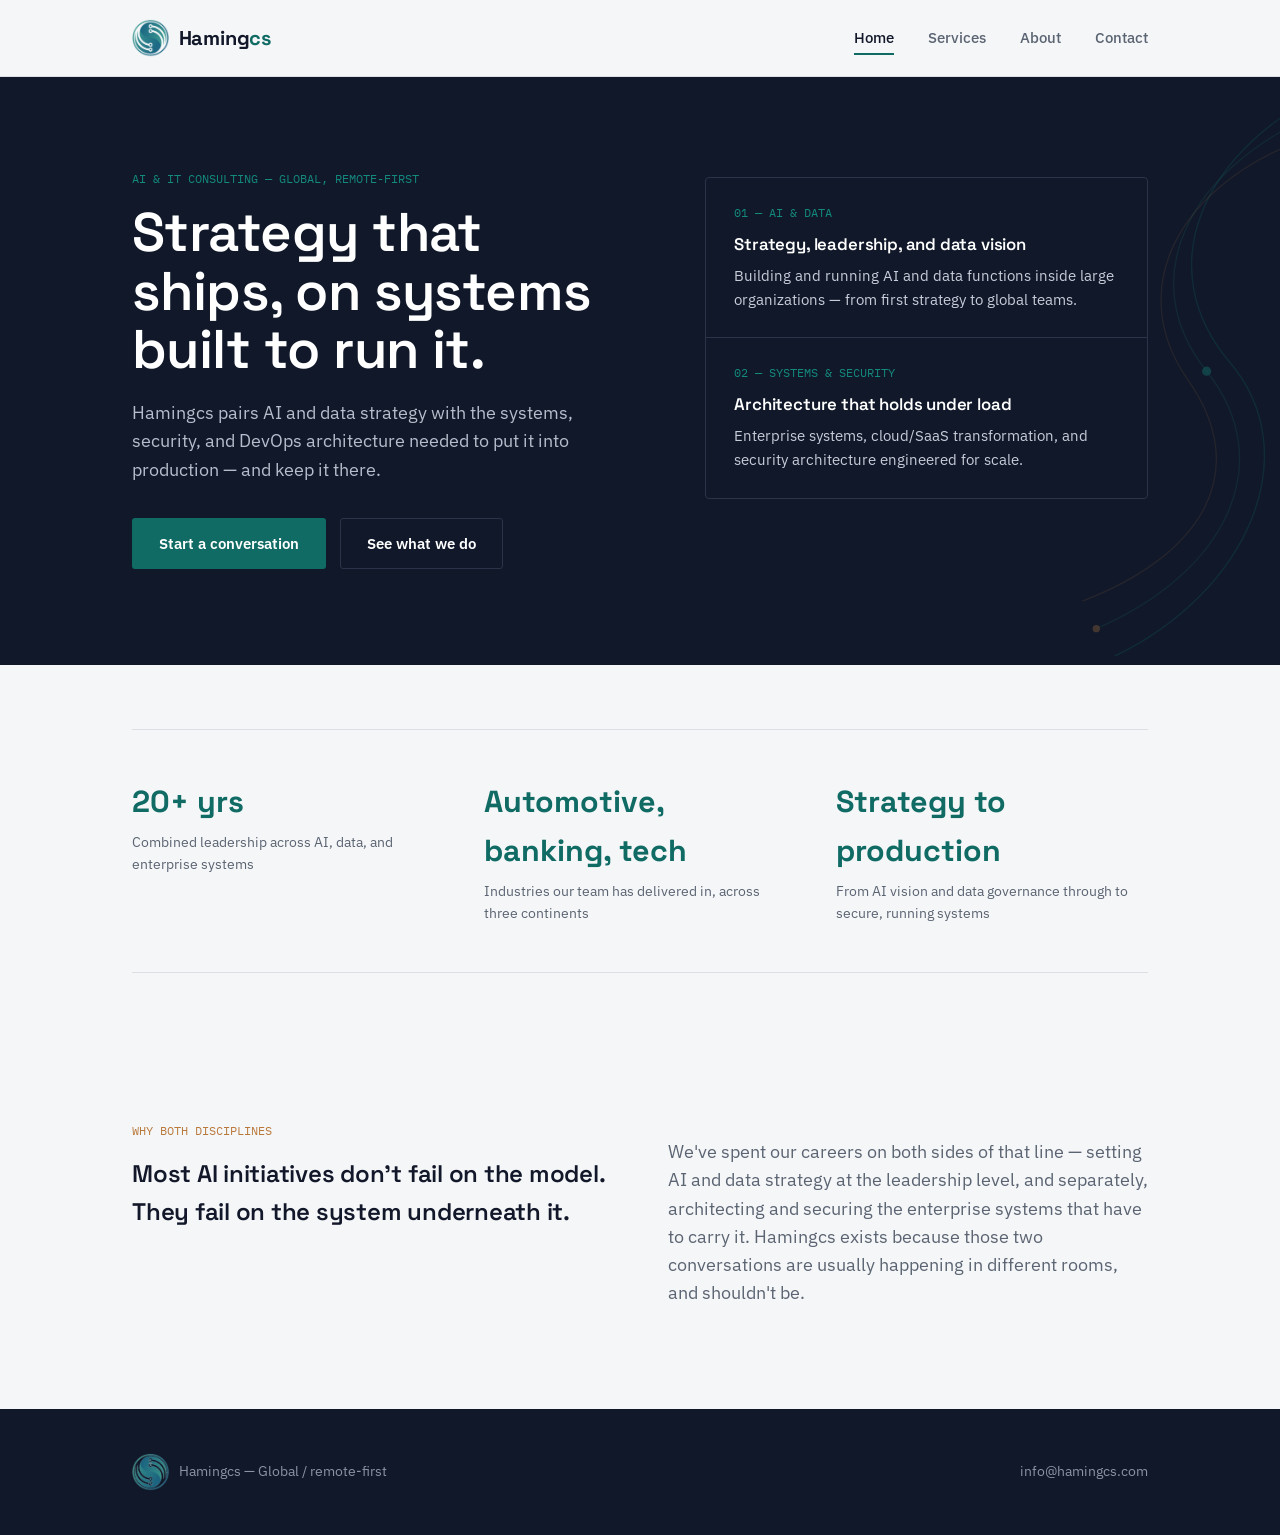
==== index.html @ 505f67b5 "initial website for hamingcs" ====
<!DOCTYPE html>
<html lang="en">
<head>
<meta charset="UTF-8">
<meta name="viewport" content="width=device-width, initial-scale=1.0">
<title>Hamingcs — AI & IT Consulting</title>
<link rel="stylesheet" href="styles.css">
</head>
<body>

<nav class="site-nav">
  <div class="wrap">
    <a href="index.html" class="logo-mark">
      <img src="logo-icon.png" alt="Hamingcs logo">
      <span class="wordmark">Haming<span>cs</span></span>
    </a>
    <ul class="nav-links">
      <li><a href="index.html" aria-current="page">Home</a></li>
      <li><a href="services.html">Services</a></li>
      <li><a href="about.html">About</a></li>
      <li><a href="contact.html">Contact</a></li>
    </ul>
  </div>
</nav>

<header class="hero">
  <svg class="hero-bg-svg" viewBox="0 0 420 640" fill="none" xmlns="http://www.w3.org/2000/svg" aria-hidden="true">
    <path d="M 460 40 C 320 100, 260 220, 340 320 C 420 420, 360 540, 220 600" stroke="#1C4F49" stroke-width="1.5" opacity="0.6"/>
    <path d="M 480 10 C 330 80, 280 210, 365 310 C 450 410, 385 560, 240 630" stroke="#148A7D" stroke-width="1.5" opacity="0.35"/>
    <path d="M 440 70 C 310 120, 250 230, 320 330 C 390 430, 335 520, 205 570" stroke="#B9793C" stroke-width="1.5" opacity="0.25"/>
    <circle cx="340" cy="320" r="5" fill="#148A7D" opacity="0.7"/>
    <circle cx="220" cy="600" r="4" fill="#B9793C" opacity="0.6"/>
    <circle cx="460" cy="40" r="4" fill="#148A7D" opacity="0.5"/>
  </svg>
  <div class="wrap split">
    <div>
      <p class="eyebrow">AI &amp; IT CONSULTING — GLOBAL, REMOTE-FIRST</p>
      <h1>Strategy that ships, on systems built to run it.</h1>
      <p class="lede">Hamingcs pairs AI and data strategy with the systems, security, and DevOps architecture needed to put it into production — and keep it there.</p>
      <div class="hero-actions">
        <a href="contact.html" class="btn btn-primary">Start a conversation</a>
        <a href="services.html" class="btn btn-ghost">See what we do</a>
      </div>
    </div>
    <div class="pillar-pair">
      <div class="pillar">
        <p class="pillar-label">01 — AI &amp; DATA</p>
        <h3>Strategy, leadership, and data vision</h3>
        <p>Building and running AI and data functions inside large organizations — from first strategy to global teams.</p>
      </div>
      <div class="pillar">
        <p class="pillar-label">02 — SYSTEMS &amp; SECURITY</p>
        <h3>Architecture that holds under load</h3>
        <p>Enterprise systems, cloud/SaaS transformation, and security architecture engineered for scale.</p>
      </div>
    </div>
  </div>
</header>

<section class="block tight">
  <div class="wrap">
    <div class="stat-row">
      <div>
        <div class="stat-num">20+ yrs</div>
        <div class="stat-label">Combined leadership across AI, data, and enterprise systems</div>
      </div>
      <div>
        <div class="stat-num">Automotive, banking, tech</div>
        <div class="stat-label">Industries our team has delivered in, across three continents</div>
      </div>
      <div>
        <div class="stat-num">Strategy to production</div>
        <div class="stat-label">From AI vision and data governance through to secure, running systems</div>
      </div>
    </div>
  </div>
</section>

<section class="block">
  <div class="wrap two-col">
    <div>
      <p class="eyebrow">WHY BOTH DISCIPLINES</p>
      <h2>Most AI initiatives don't fail on the model. They fail on the system underneath it.</h2>
    </div>
    <div>
      <p class="lede" style="max-width: 60ch;">We've spent our careers on both sides of that line — setting AI and data strategy at the leadership level, and separately, architecting and securing the enterprise systems that have to carry it. Hamingcs exists because those two conversations are usually happening in different rooms, and shouldn't be.</p>
    </div>
  </div>
</section>

<footer class="site-footer">
  <div class="wrap">
    <span class="logo-mark">
      <img src="logo-icon.png" alt="Hamingcs logo" class="footer-logo">
      <span>Hamingcs — Global / remote-first</span>
    </span>
    <span>info@hamingcs.com</span>
  </div>
</footer>

</body>
</html>
---- styles.css ----
/* Hamingcs — shared styles */

@import url('https://fonts.googleapis.com/css2?family=Space+Grotesk:wght@500;600;700&family=IBM+Plex+Sans:wght@400;500;600&family=IBM+Plex+Mono:wght@400;500&display=swap');

:root {
  --bg: #F5F6F8;
  --bg-deep: #10182A;
  --ink: #12182A;
  --ink-soft: #232B3D;
  --slate: #5B6472;
  --slate-light: #8B93A3;
  --teal: #0F6B63;
  --teal-bright: #148A7D;
  --copper: #B9793C;
  --hairline: #DBDEE4;
  --hairline-dark: #2A3348;
  --white: #FFFFFF;
  --max-w: 1080px;
}

* { box-sizing: border-box; }

html { scroll-behavior: smooth; }

body {
  margin: 0;
  background: var(--bg);
  color: var(--ink);
  font-family: 'IBM Plex Sans', -apple-system, sans-serif;
  line-height: 1.6;
  -webkit-font-smoothing: antialiased;
}

::selection { background: var(--teal); color: #fff; }

a { color: inherit; text-decoration: none; }

.wrap {
  max-width: var(--max-w);
  margin: 0 auto;
  padding: 0 32px;
}

/* ---------- Nav ---------- */

.site-nav {
  position: sticky;
  top: 0;
  z-index: 20;
  background: rgba(245, 246, 248, 0.92);
  backdrop-filter: blur(8px);
  border-bottom: 1px solid var(--hairline);
}

.site-nav .wrap {
  display: flex;
  align-items: center;
  justify-content: space-between;
  height: 76px;
}

.logo-mark {
  display: flex;
  align-items: center;
  gap: 10px;
}

.logo-mark img {
  height: 38px;
  width: auto;
  display: block;
}

.wordmark {
  font-family: 'Space Grotesk', sans-serif;
  font-weight: 700;
  font-size: 1.25rem;
  letter-spacing: -0.01em;
  color: var(--ink);
}

.wordmark span { color: var(--teal); }

.footer-logo {
  height: 30px;
  width: auto;
  display: block;
  opacity: 0.95;
}

.nav-links {
  display: flex;
  gap: 34px;
  list-style: none;
  margin: 0;
  padding: 0;
  font-size: 0.92rem;
  font-weight: 500;
}

.nav-links a {
  color: var(--slate);
  padding: 6px 0;
  border-bottom: 2px solid transparent;
  transition: color 0.15s ease, border-color 0.15s ease;
}

.nav-links a:hover,
.nav-links a[aria-current="page"] {
  color: var(--ink);
  border-bottom-color: var(--teal);
}

/* ---------- Buttons ---------- */

.btn {
  display: inline-flex;
  align-items: center;
  gap: 8px;
  padding: 13px 26px;
  border-radius: 3px;
  font-weight: 600;
  font-size: 0.93rem;
  border: 1px solid transparent;
  cursor: pointer;
}

.btn-primary {
  background: var(--teal);
  color: #fff;
}
.btn-primary:hover { background: var(--teal-bright); }

.btn-ghost {
  background: transparent;
  border-color: var(--hairline-dark);
  color: var(--white);
}
.btn-ghost:hover { border-color: var(--teal-bright); color: var(--teal-bright); }

.btn-outline {
  background: transparent;
  border-color: var(--hairline);
  color: var(--ink);
}
.btn-outline:hover { border-color: var(--teal); color: var(--teal); }

/* ---------- Typography ---------- */

h1, h2, h3 {
  font-family: 'Space Grotesk', sans-serif;
  font-weight: 600;
  letter-spacing: -0.01em;
  margin: 0;
  color: var(--ink);
}

.eyebrow {
  font-family: 'IBM Plex Mono', monospace;
  font-size: 0.78rem;
  color: var(--copper);
  margin: 0 0 14px;
}

.lede {
  font-size: 1.1rem;
  color: var(--slate);
  max-width: 56ch;
}

/* ---------- Hero (dark) ---------- */

.hero {
  background: var(--bg-deep);
  color: var(--white);
  padding: 92px 0 96px;
}

.hero .eyebrow { color: var(--teal-bright); }

.hero h1 {
  color: var(--white);
  font-size: clamp(2.3rem, 4.6vw, 3.4rem);
  max-width: 15ch;
  line-height: 1.08;
}

.hero .lede { color: #B7BDCB; margin-top: 20px; }

.hero-actions { display: flex; gap: 14px; margin-top: 34px; flex-wrap: wrap; }

.split {
  display: grid;
  grid-template-columns: 1.15fr 1fr;
  gap: 64px;
  align-items: start;
}

.pillar-pair {
  display: flex;
  flex-direction: column;
  border: 1px solid var(--hairline-dark);
  border-radius: 4px;
  overflow: hidden;
  margin-top: 8px;
}

.pillar {
  padding: 26px 28px;
}

.pillar + .pillar { border-top: 1px solid var(--hairline-dark); }

.pillar .pillar-label {
  font-family: 'IBM Plex Mono', monospace;
  font-size: 0.74rem;
  color: var(--teal-bright);
  margin-bottom: 8px;
}

.pillar p {
  margin: 0;
  color: #C7CCD8;
  font-size: 0.93rem;
}

.pillar h3 {
  color: var(--white);
  font-size: 1.05rem;
  margin-bottom: 6px;
}

/* ---------- Sections (light) ---------- */

section.block {
  padding: 84px 0;
}

section.block.tight { padding: 64px 0; }

.rule {
  border: none;
  border-top: 1px solid var(--hairline);
  margin: 0;
}

.two-col {
  display: grid;
  grid-template-columns: 1fr 1fr;
  gap: 56px;
}

.stat-row {
  display: grid;
  grid-template-columns: repeat(3, 1fr);
  gap: 40px;
  padding: 48px 0;
  border-top: 1px solid var(--hairline);
  border-bottom: 1px solid var(--hairline);
}

.stat-num {
  font-family: 'Space Grotesk', sans-serif;
  font-size: 1.9rem;
  font-weight: 700;
  color: var(--teal);
}

.stat-label {
  font-size: 0.86rem;
  color: var(--slate);
  margin-top: 4px;
}

/* ---------- Service groups ---------- */

.service-group { margin-bottom: 56px; }
.service-group:last-child { margin-bottom: 0; }

.service-group-head {
  display: flex;
  align-items: baseline;
  gap: 14px;
  margin-bottom: 24px;
}

.service-group-head h2 { font-size: 1.4rem; }

.service-group-head .eyebrow { margin: 0; }

.service-item {
  padding: 22px 0;
  border-top: 1px solid var(--hairline);
  display: grid;
  grid-template-columns: 220px 1fr;
  gap: 24px;
}

.service-item:last-child { border-bottom: 1px solid var(--hairline); }

.service-item h3 {
  font-size: 1.02rem;
  font-weight: 600;
}

.service-item p {
  margin: 0;
  color: var(--slate);
  font-size: 0.95rem;
  max-width: 62ch;
}

/* ---------- About principles ---------- */

.principle {
  display: grid;
  grid-template-columns: 44px 1fr;
  gap: 18px;
  padding: 22px 0;
  border-top: 1px solid var(--hairline);
}
.principle:last-child { border-bottom: 1px solid var(--hairline); }

.principle-mark {
  font-family: 'IBM Plex Mono', monospace;
  color: var(--copper);
  font-size: 0.85rem;
  padding-top: 3px;
}

.principle h3 { font-size: 1rem; margin-bottom: 4px; }
.principle p { margin: 0; color: var(--slate); font-size: 0.94rem; }

/* ---------- Contact ---------- */

.contact-card {
  border: 1px solid var(--hairline);
  border-radius: 4px;
  padding: 40px;
  background: var(--white);
}

.contact-line {
  display: flex;
  justify-content: space-between;
  align-items: baseline;
  padding: 16px 0;
  border-top: 1px solid var(--hairline);
}
.contact-line:first-child { border-top: none; }

.contact-line .label {
  font-family: 'IBM Plex Mono', monospace;
  font-size: 0.78rem;
  color: var(--slate-light);
}

.contact-line .value { font-weight: 500; }

/* ---------- Footer ---------- */

footer.site-footer {
  background: var(--bg-deep);
  color: #8B93A3;
  padding: 44px 0;
  font-size: 0.85rem;
}

footer.site-footer .wrap {
  display: flex;
  justify-content: space-between;
  align-items: center;
  flex-wrap: wrap;
  gap: 12px;
}

/* ---------- Responsive ---------- */

@media (max-width: 820px) {
  .split, .two-col { grid-template-columns: 1fr; gap: 40px; }
  .stat-row { grid-template-columns: 1fr; gap: 24px; }
  .service-item { grid-template-columns: 1fr; gap: 8px; }
  .nav-links { gap: 20px; font-size: 0.86rem; }
  .wrap { padding: 0 20px; }
}

@media (prefers-reduced-motion: reduce) {
  html { scroll-behavior: auto; }
}

/* ---------- Illustrations ---------- */

.hero { position: relative; overflow: hidden; }
.hero .wrap { position: relative; z-index: 1; }

.hero-bg-svg {
  position: absolute;
  top: 0;
  right: 0;
  height: 100%;
  width: auto;
  opacity: 0.5;
  z-index: 0;
  pointer-events: none;
}

.service-icon {
  width: 56px;
  height: 56px;
  margin-bottom: 18px;
}

.merge-illustration {
  width: 100%;
  height: auto;
  margin-top: 36px;
  display: block;
}

.principle-illustration {
  width: 100%;
  max-width: 220px;
  height: auto;
}
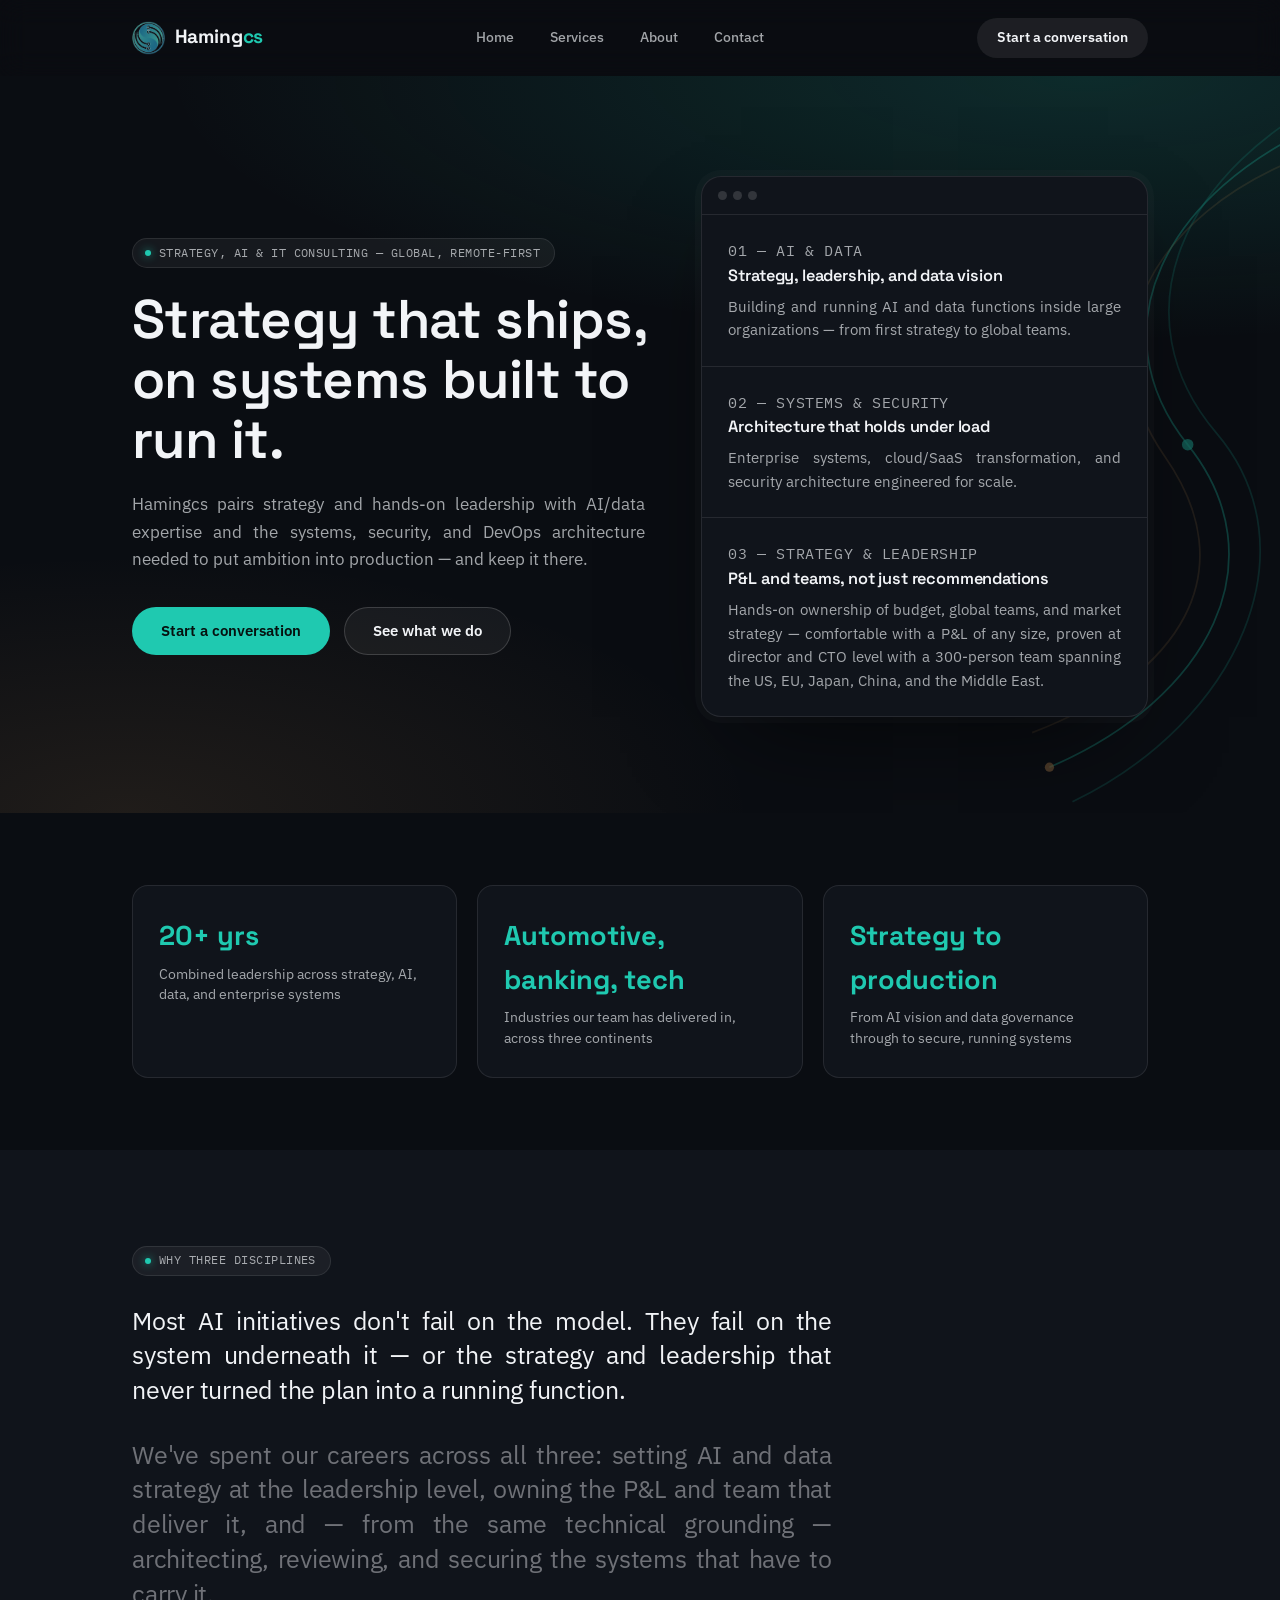
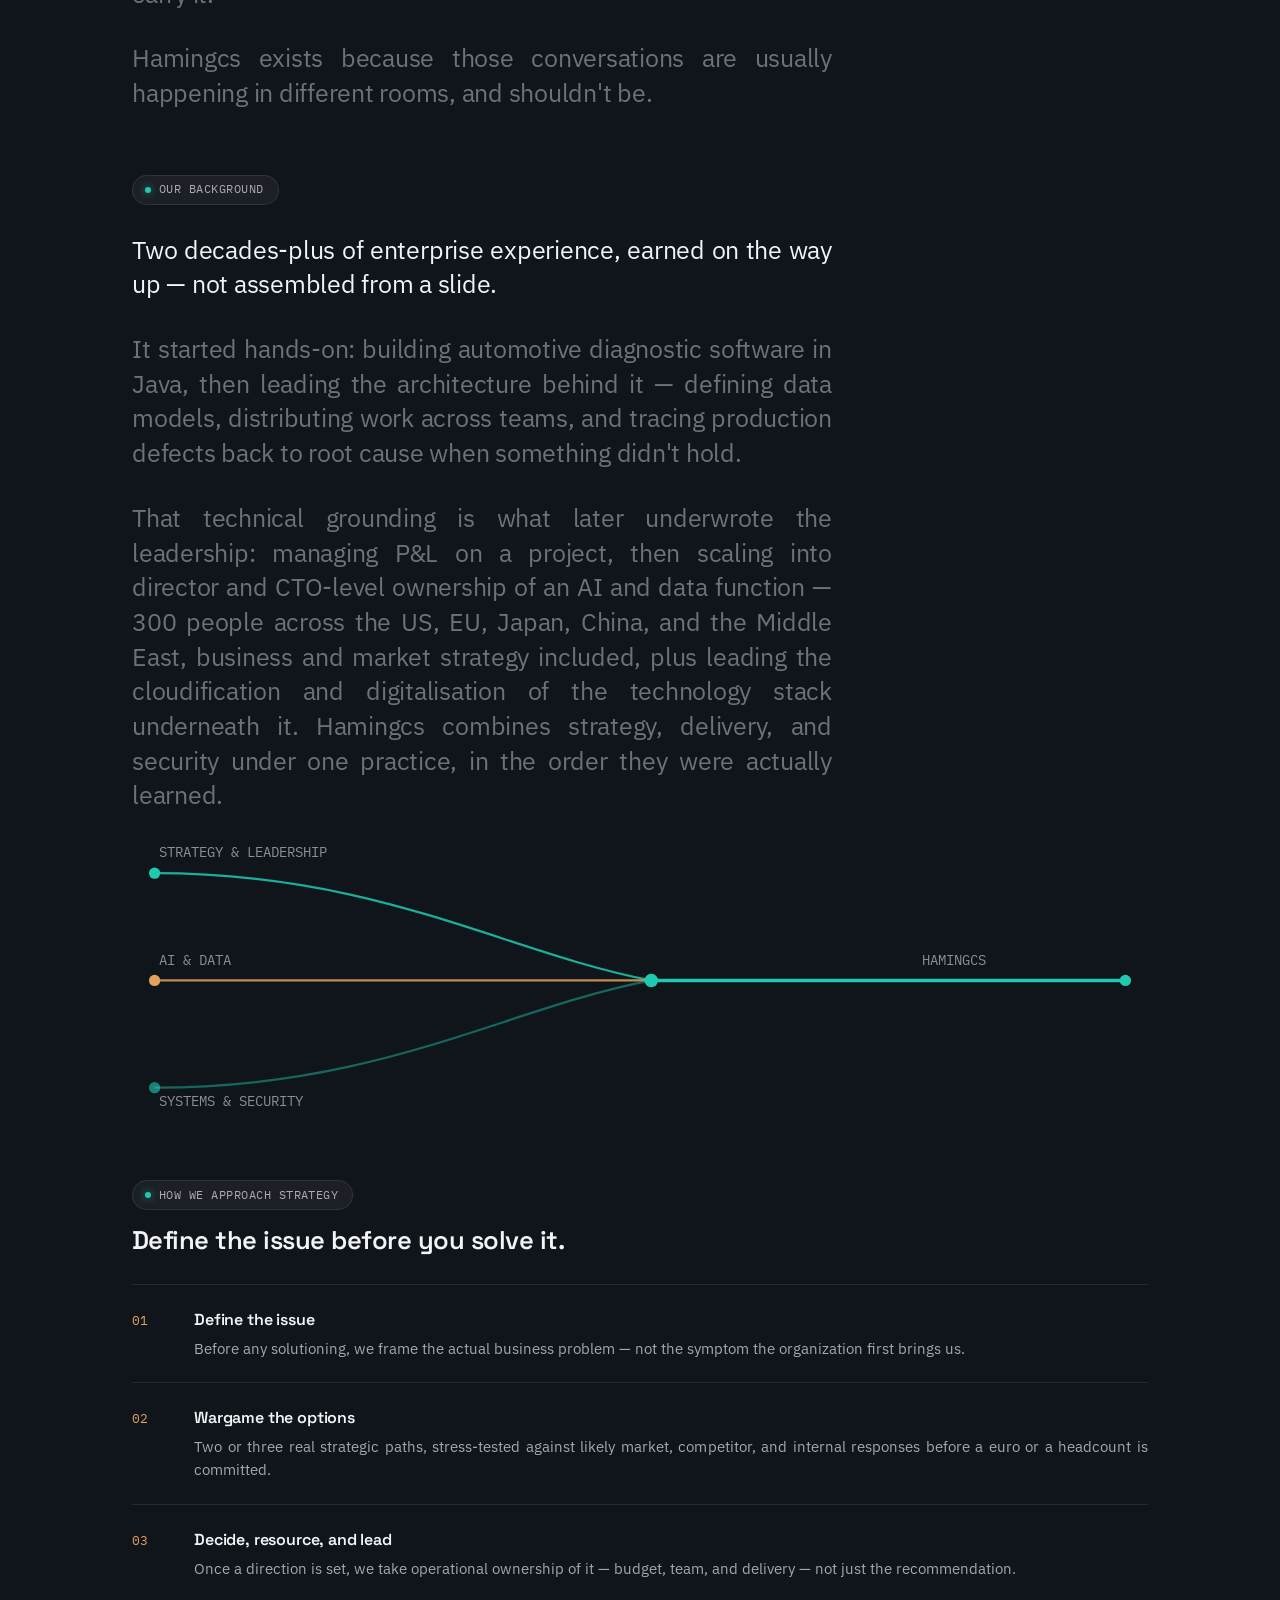
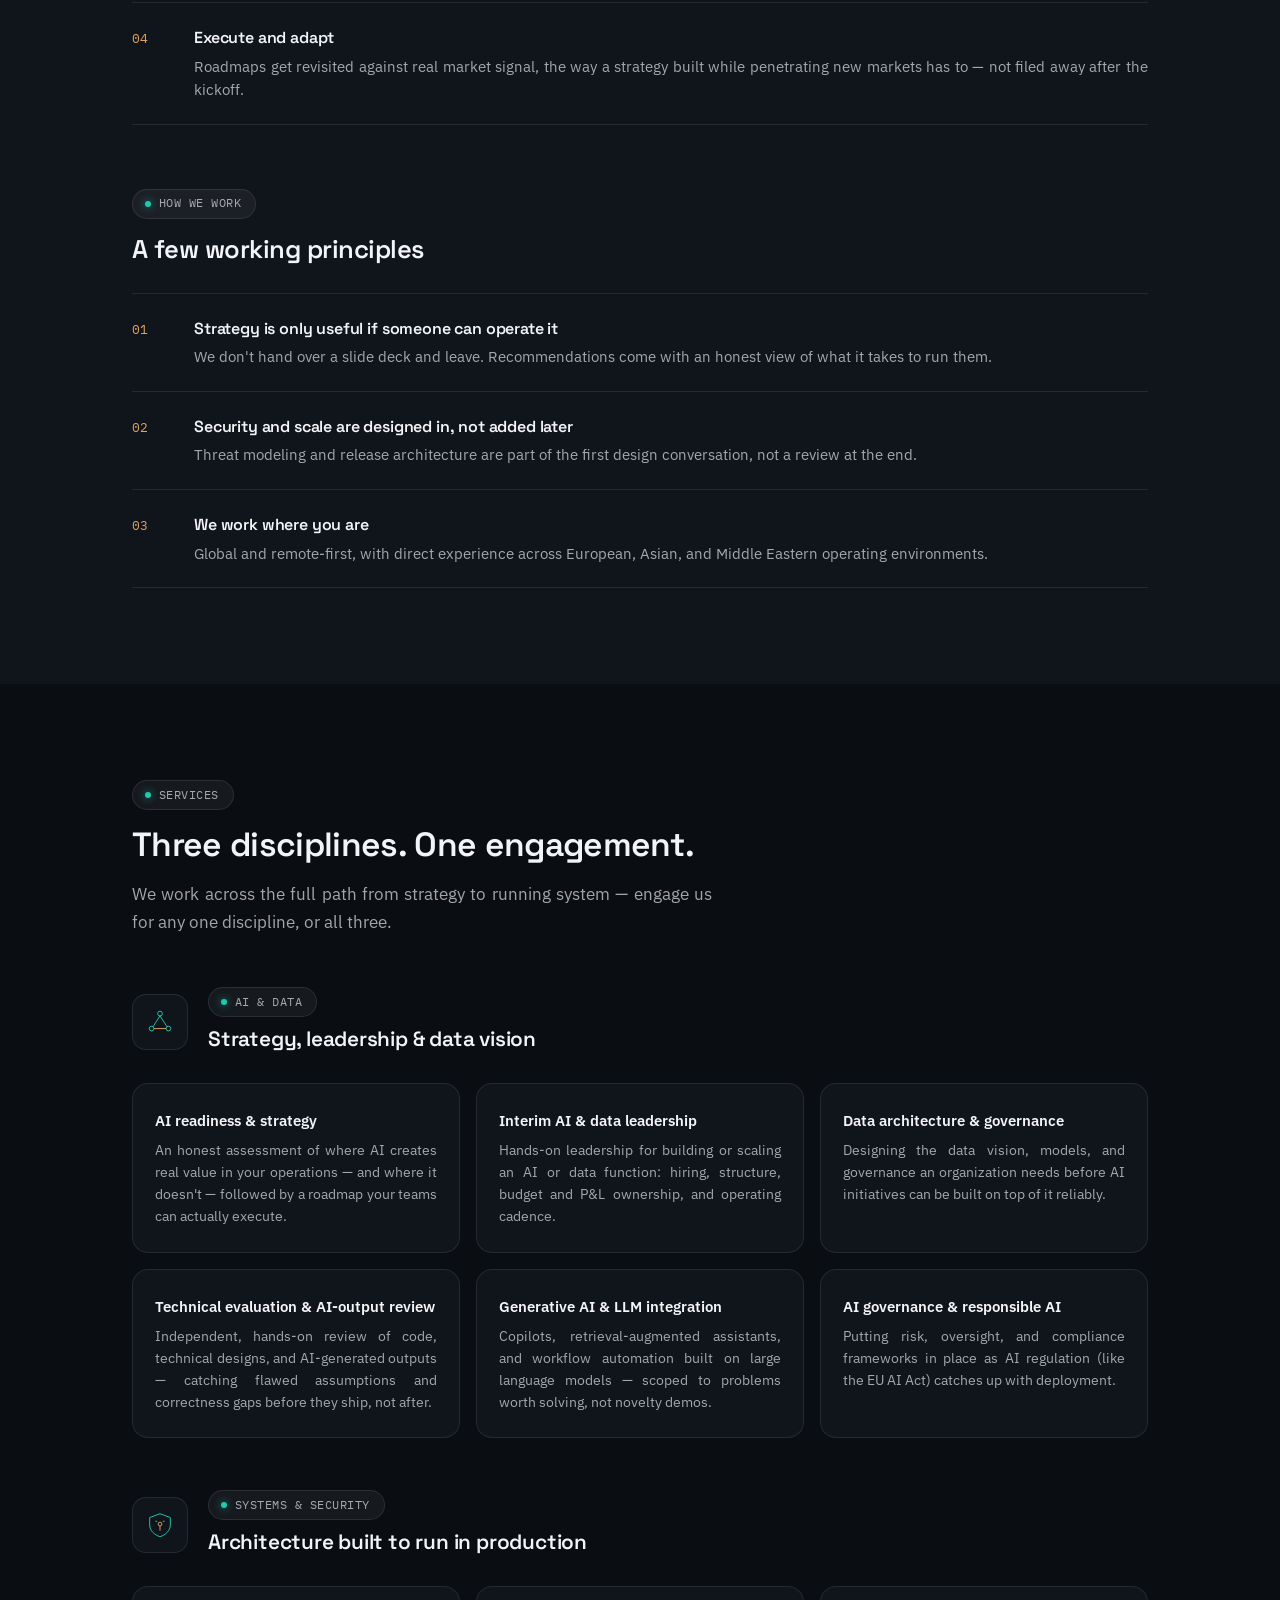
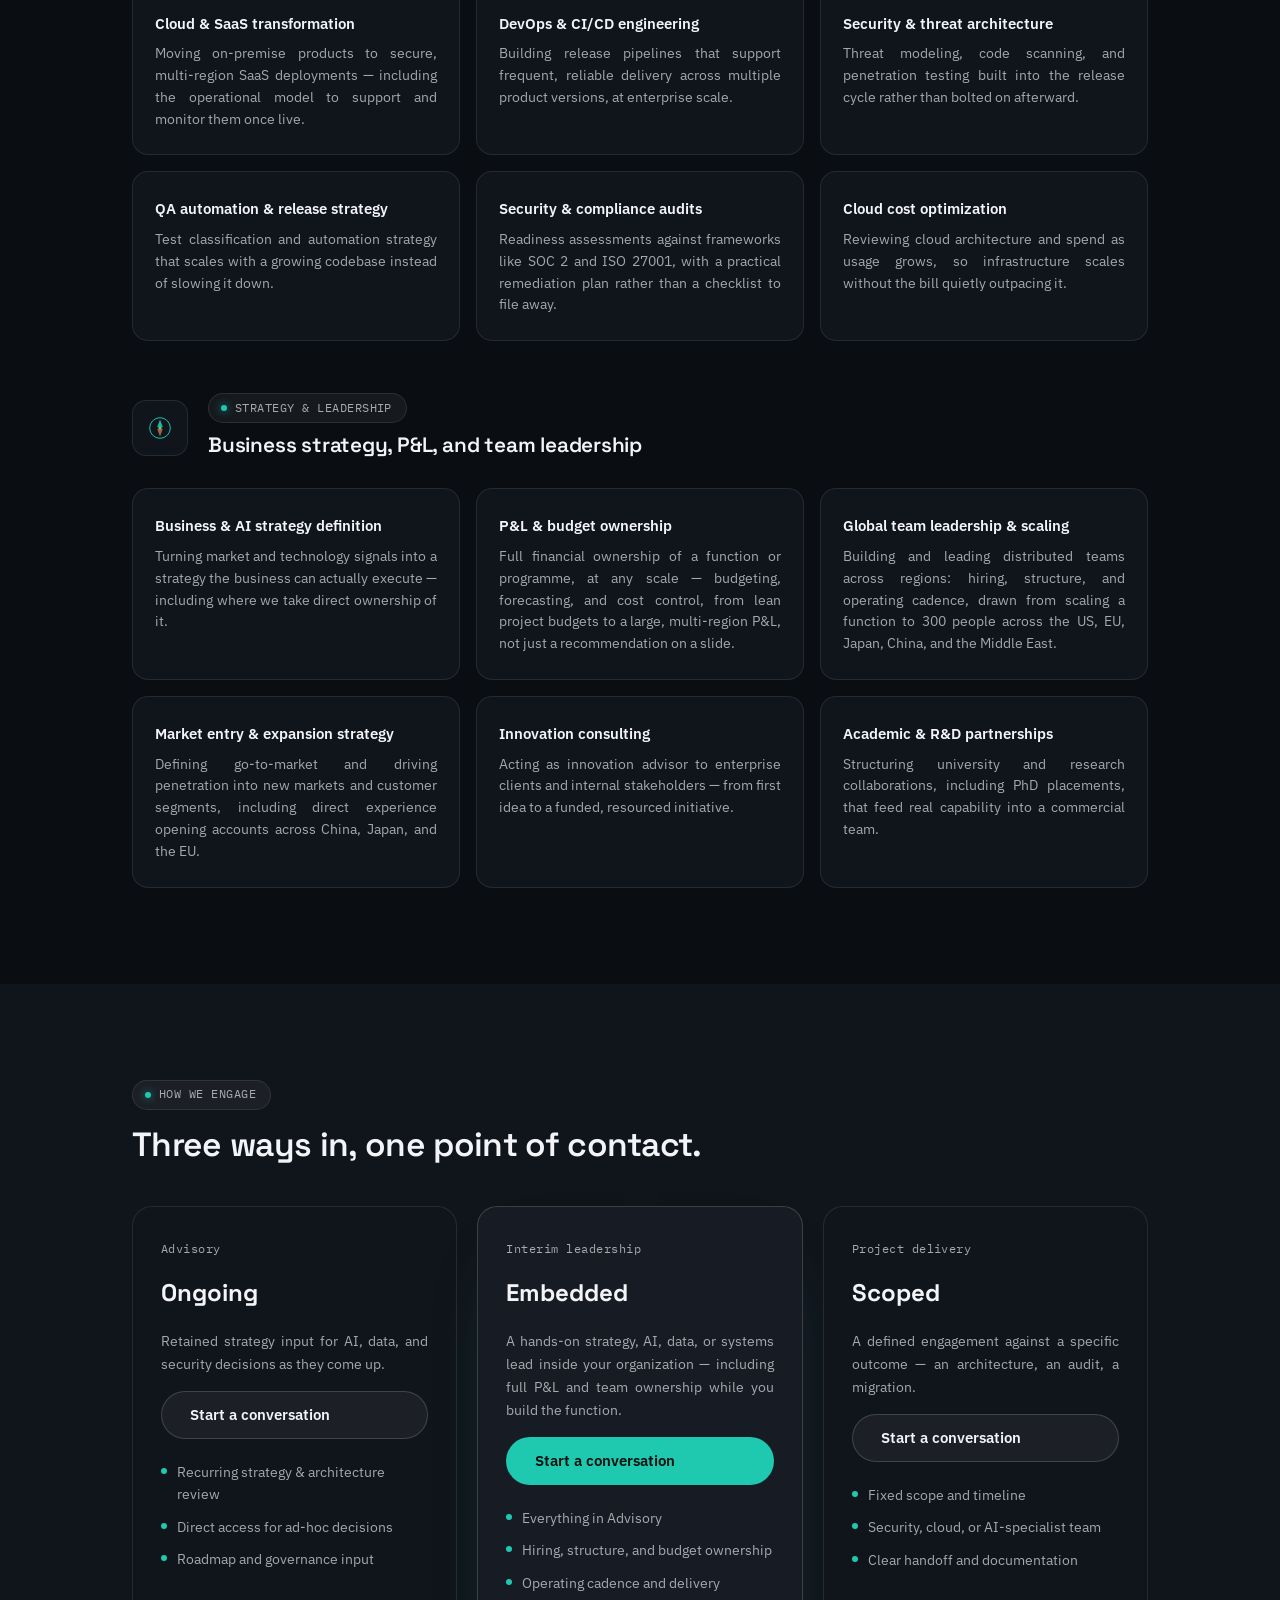
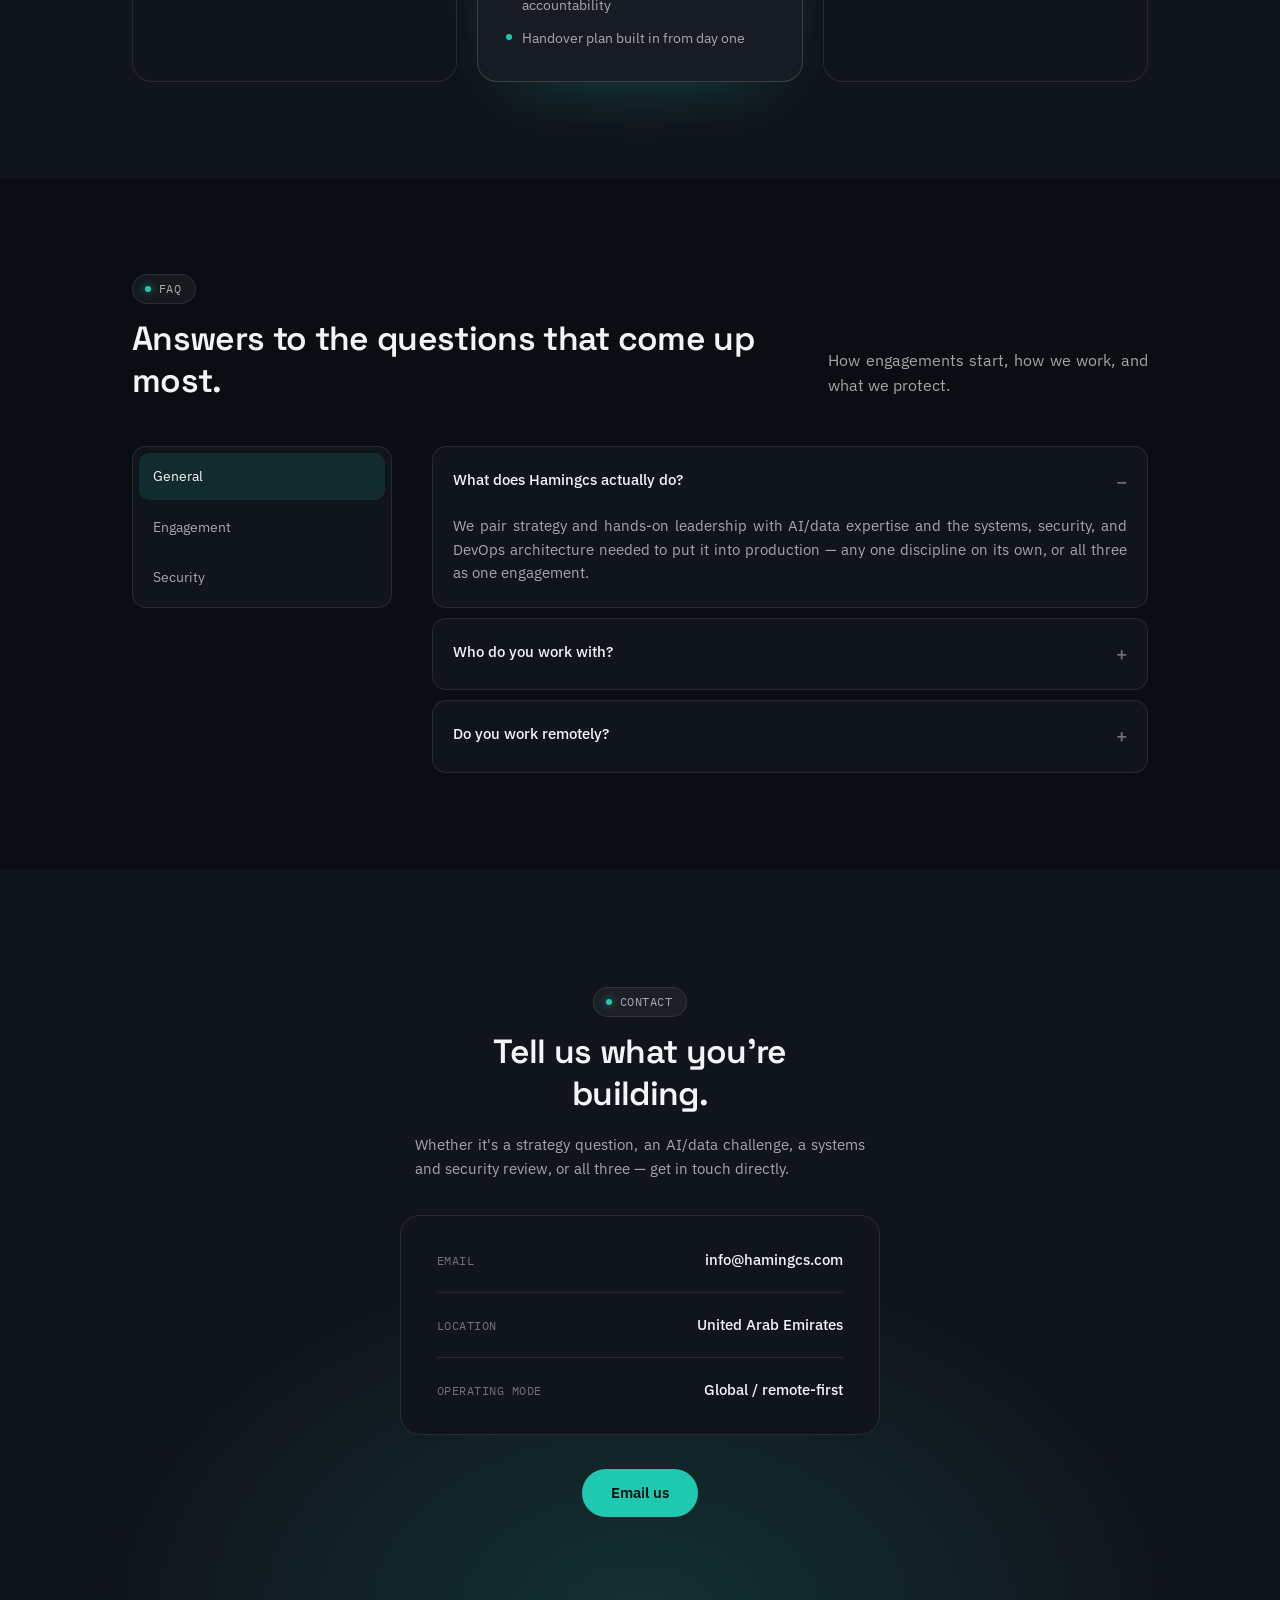
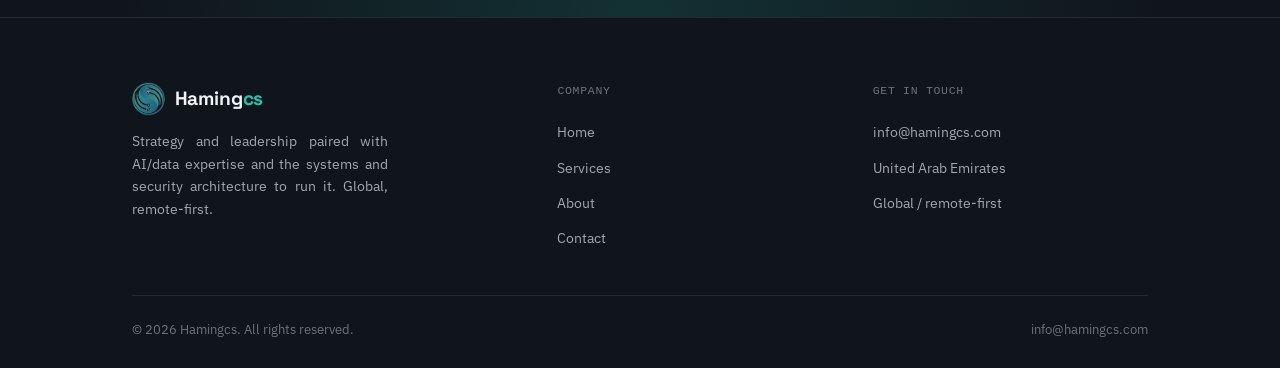
==== commit 67490abd: "Redesign site as single-page dark theme, merge pages, add GitHub Pages custom domain support - Merge" ====
--- a/index.html
+++ b/index.html
@@ -3,46 +3,52 @@
 <head>
 <meta charset="UTF-8">
 <meta name="viewport" content="width=device-width, initial-scale=1.0">
-<title>Hamingcs — AI & IT Consulting</title>
+<title>Hamingcs — AI &amp; IT Consulting</title>
+<link rel="icon" type="image/png" href="logo-icon.png">
+<link rel="apple-touch-icon" href="logo-icon.png">
 <link rel="stylesheet" href="styles.css">
 </head>
 <body>
 
+<div class="progress" aria-hidden="true"><div class="progress__bar" data-progress></div><div class="progress__head" data-progress-head></div></div>
+
 <nav class="site-nav">
   <div class="wrap">
-    <a href="index.html" class="logo-mark">
+    <a href="#top" class="logo-mark">
       <img src="logo-icon.png" alt="Hamingcs logo">
       <span class="wordmark">Haming<span>cs</span></span>
     </a>
     <ul class="nav-links">
-      <li><a href="index.html" aria-current="page">Home</a></li>
-      <li><a href="services.html">Services</a></li>
-      <li><a href="about.html">About</a></li>
-      <li><a href="contact.html">Contact</a></li>
+      <li><a href="#top">Home</a></li>
+      <li><a href="#services">Services</a></li>
+      <li><a href="#about">About</a></li>
+      <li><a href="#contact">Contact</a></li>
     </ul>
+    <a href="#contact" class="nav-cta">Start a conversation</a>
   </div>
 </nav>
 
-<header class="hero">
+<header class="hero" id="top">
   <svg class="hero-bg-svg" viewBox="0 0 420 640" fill="none" xmlns="http://www.w3.org/2000/svg" aria-hidden="true">
-    <path d="M 460 40 C 320 100, 260 220, 340 320 C 420 420, 360 540, 220 600" stroke="#1C4F49" stroke-width="1.5" opacity="0.6"/>
-    <path d="M 480 10 C 330 80, 280 210, 365 310 C 450 410, 385 560, 240 630" stroke="#148A7D" stroke-width="1.5" opacity="0.35"/>
-    <path d="M 440 70 C 310 120, 250 230, 320 330 C 390 430, 335 520, 205 570" stroke="#B9793C" stroke-width="1.5" opacity="0.25"/>
-    <circle cx="340" cy="320" r="5" fill="#148A7D" opacity="0.7"/>
-    <circle cx="220" cy="600" r="4" fill="#B9793C" opacity="0.6"/>
-    <circle cx="460" cy="40" r="4" fill="#148A7D" opacity="0.5"/>
+    <path d="M 460 40 C 320 100, 260 220, 340 320 C 420 420, 360 540, 220 600" stroke="#1FC9B0" stroke-width="1.5" opacity="0.5"/>
+    <path d="M 480 10 C 330 80, 280 210, 365 310 C 450 410, 385 560, 240 630" stroke="#1FC9B0" stroke-width="1.5" opacity="0.28"/>
+    <path d="M 440 70 C 310 120, 250 230, 320 330 C 390 430, 335 520, 205 570" stroke="#E0A25E" stroke-width="1.5" opacity="0.22"/>
+    <circle cx="340" cy="320" r="5" fill="#1FC9B0" opacity="0.7"/>
+    <circle cx="220" cy="600" r="4" fill="#E0A25E" opacity="0.6"/>
+    <circle cx="460" cy="40" r="4" fill="#1FC9B0" opacity="0.5"/>
   </svg>
   <div class="wrap split">
     <div>
-      <p class="eyebrow">AI &amp; IT CONSULTING — GLOBAL, REMOTE-FIRST</p>
-      <h1>Strategy that ships, on systems built to run it.</h1>
-      <p class="lede">Hamingcs pairs AI and data strategy with the systems, security, and DevOps architecture needed to put it into production — and keep it there.</p>
-      <div class="hero-actions">
-        <a href="contact.html" class="btn btn-primary">Start a conversation</a>
-        <a href="services.html" class="btn btn-ghost">See what we do</a>
-      </div>
-    </div>
-    <div class="pillar-pair">
+      <p class="chip reveal"><span class="chip__dot"></span>STRATEGY, AI &amp; IT CONSULTING — GLOBAL, REMOTE-FIRST</p>
+      <h1 class="reveal">Strategy that ships, on systems built to run it.</h1>
+      <p class="lede reveal">Hamingcs pairs strategy and hands-on leadership with AI/data expertise and the systems, security, and DevOps architecture needed to put ambition into production — and keep it there.</p>
+      <div class="hero-actions reveal">
+        <a href="#contact" class="btn btn-primary">Start a conversation</a>
+        <a href="#services" class="btn btn-ghost">See what we do</a>
+      </div>
+    </div>
+    <div class="console reveal">
+      <div class="console__bar"><span></span><span></span><span></span></div>
       <div class="pillar">
         <p class="pillar-label">01 — AI &amp; DATA</p>
         <h3>Strategy, leadership, and data vision</h3>
@@ -53,6 +59,11 @@
         <h3>Architecture that holds under load</h3>
         <p>Enterprise systems, cloud/SaaS transformation, and security architecture engineered for scale.</p>
       </div>
+      <div class="pillar">
+        <p class="pillar-label">03 — STRATEGY &amp; LEADERSHIP</p>
+        <h3>P&amp;L and teams, not just recommendations</h3>
+        <p>Hands-on ownership of budget, global teams, and market strategy — comfortable with a P&amp;L of any size, proven at director and CTO level with a 300-person team spanning the US, EU, Japan, China, and the Middle East.</p>
+      </div>
     </div>
   </div>
 </header>
@@ -60,15 +71,15 @@
 <section class="block tight">
   <div class="wrap">
     <div class="stat-row">
-      <div>
+      <div class="stat-card reveal">
         <div class="stat-num">20+ yrs</div>
-        <div class="stat-label">Combined leadership across AI, data, and enterprise systems</div>
-      </div>
-      <div>
+        <div class="stat-label">Combined leadership across strategy, AI, data, and enterprise systems</div>
+      </div>
+      <div class="stat-card reveal">
         <div class="stat-num">Automotive, banking, tech</div>
         <div class="stat-label">Industries our team has delivered in, across three continents</div>
       </div>
-      <div>
+      <div class="stat-card reveal">
         <div class="stat-num">Strategy to production</div>
         <div class="stat-label">From AI vision and data governance through to secure, running systems</div>
       </div>
@@ -76,27 +87,381 @@
   </div>
 </section>
 
-<section class="block">
-  <div class="wrap two-col">
-    <div>
-      <p class="eyebrow">WHY BOTH DISCIPLINES</p>
-      <h2>Most AI initiatives don't fail on the model. They fail on the system underneath it.</h2>
-    </div>
-    <div>
-      <p class="lede" style="max-width: 60ch;">We've spent our careers on both sides of that line — setting AI and data strategy at the leadership level, and separately, architecting and securing the enterprise systems that have to carry it. Hamingcs exists because those two conversations are usually happening in different rooms, and shouldn't be.</p>
-    </div>
+<section class="block on-2" id="about">
+  <div class="wrap">
+    <p class="chip reveal"><span class="chip__dot"></span>WHY THREE DISCIPLINES</p>
+    <div class="intro-stack">
+      <p class="intro-p is-lead reveal">Most AI initiatives don't fail on the model. They fail on the system underneath it — or the strategy and leadership that never turned the plan into a running function.</p>
+      <p class="intro-p reveal">We've spent our careers across all three: setting AI and data strategy at the leadership level, owning the P&amp;L and team that deliver it, and — from the same technical grounding — architecting, reviewing, and securing the systems that have to carry it.</p>
+      <p class="intro-p reveal">Hamingcs exists because those conversations are usually happening in different rooms, and shouldn't be.</p>
+    </div>
+
+    <p class="chip reveal" style="margin-top: 64px;"><span class="chip__dot"></span>OUR BACKGROUND</p>
+    <div class="intro-stack">
+      <p class="intro-p is-lead reveal">Two decades-plus of enterprise experience, earned on the way up — not assembled from a slide.</p>
+      <p class="intro-p reveal">It started hands-on: building automotive diagnostic software in Java, then leading the architecture behind it — defining data models, distributing work across teams, and tracing production defects back to root cause when something didn't hold.</p>
+      <p class="intro-p reveal">That technical grounding is what later underwrote the leadership: managing P&amp;L on a project, then scaling into director and CTO-level ownership of an AI and data function — 300 people across the US, EU, Japan, China, and the Middle East, business and market strategy included, plus leading the cloudification and digitalisation of the technology stack underneath it. Hamingcs combines strategy, delivery, and security under one practice, in the order they were actually learned.</p>
+    </div>
+
+    <svg class="merge-illustration reveal" viewBox="0 0 900 240" fill="none" xmlns="http://www.w3.org/2000/svg" aria-hidden="true">
+      <path d="M 20 25 C 220 25, 330 95, 460 120" stroke="#1FC9B0" stroke-width="2" opacity="0.85"/>
+      <path d="M 20 120 C 220 120, 330 120, 460 120" stroke="#E0A25E" stroke-width="2" opacity="0.85"/>
+      <path d="M 20 215 C 220 215, 330 145, 460 120" stroke="#1FC9B0" stroke-width="2" opacity="0.45"/>
+      <path d="M 460 120 C 590 120, 690 120, 880 120" stroke="#1FC9B0" stroke-width="3"/>
+      <circle cx="20" cy="25" r="5" fill="#1FC9B0"/>
+      <circle cx="20" cy="120" r="5" fill="#E0A25E"/>
+      <circle cx="20" cy="215" r="5" fill="#1FC9B0" opacity="0.6"/>
+      <circle cx="460" cy="120" r="6" fill="#1FC9B0"/>
+      <circle cx="880" cy="120" r="5" fill="#1FC9B0"/>
+      <text x="24" y="11" font-family="IBM Plex Mono, monospace" font-size="12" fill="rgba(242,244,247,.55)">STRATEGY &amp; LEADERSHIP</text>
+      <text x="24" y="106" font-family="IBM Plex Mono, monospace" font-size="12" fill="rgba(242,244,247,.55)">AI &amp; DATA</text>
+      <text x="24" y="231" font-family="IBM Plex Mono, monospace" font-size="12" fill="rgba(242,244,247,.55)">SYSTEMS &amp; SECURITY</text>
+      <text x="700" y="106" font-family="IBM Plex Mono, monospace" font-size="12" fill="rgba(242,244,247,.55)">HAMINGCS</text>
+    </svg>
+
+    <p class="chip reveal" style="margin-top: 64px;"><span class="chip__dot"></span>HOW WE APPROACH STRATEGY</p>
+    <h2 class="h2 reveal" style="font-size: 1.6rem;">Define the issue before you solve it.</h2>
+    <div style="margin-top: 28px;">
+      <div class="principle reveal">
+        <div class="principle-mark">01</div>
+        <div>
+          <h3>Define the issue</h3>
+          <p>Before any solutioning, we frame the actual business problem — not the symptom the organization first brings us.</p>
+        </div>
+      </div>
+      <div class="principle reveal">
+        <div class="principle-mark">02</div>
+        <div>
+          <h3>Wargame the options</h3>
+          <p>Two or three real strategic paths, stress-tested against likely market, competitor, and internal responses before a euro or a headcount is committed.</p>
+        </div>
+      </div>
+      <div class="principle reveal">
+        <div class="principle-mark">03</div>
+        <div>
+          <h3>Decide, resource, and lead</h3>
+          <p>Once a direction is set, we take operational ownership of it — budget, team, and delivery — not just the recommendation.</p>
+        </div>
+      </div>
+      <div class="principle reveal">
+        <div class="principle-mark">04</div>
+        <div>
+          <h3>Execute and adapt</h3>
+          <p>Roadmaps get revisited against real market signal, the way a strategy built while penetrating new markets has to — not filed away after the kickoff.</p>
+        </div>
+      </div>
+    </div>
+
+    <p class="chip reveal" style="margin-top: 64px;"><span class="chip__dot"></span>HOW WE WORK</p>
+    <h2 class="h2 reveal" style="font-size: 1.6rem;">A few working principles</h2>
+    <div style="margin-top: 28px;">
+      <div class="principle reveal">
+        <div class="principle-mark">01</div>
+        <div>
+          <h3>Strategy is only useful if someone can operate it</h3>
+          <p>We don't hand over a slide deck and leave. Recommendations come with an honest view of what it takes to run them.</p>
+        </div>
+      </div>
+      <div class="principle reveal">
+        <div class="principle-mark">02</div>
+        <div>
+          <h3>Security and scale are designed in, not added later</h3>
+          <p>Threat modeling and release architecture are part of the first design conversation, not a review at the end.</p>
+        </div>
+      </div>
+      <div class="principle reveal">
+        <div class="principle-mark">03</div>
+        <div>
+          <h3>We work where you are</h3>
+          <p>Global and remote-first, with direct experience across European, Asian, and Middle Eastern operating environments.</p>
+        </div>
+      </div>
+    </div>
+  </div>
+</section>
+
+<section class="block" id="services">
+  <div class="wrap">
+    <p class="chip reveal"><span class="chip__dot"></span>SERVICES</p>
+    <h2 class="h2 reveal">Three disciplines. One engagement.</h2>
+    <p class="lede reveal" style="margin-top: 14px;">We work across the full path from strategy to running system — engage us for any one discipline, or all three.</p>
+
+    <div class="service-group reveal" style="margin-top: 52px;">
+      <div class="service-group-head">
+        <div class="service-group-icon">
+          <svg viewBox="0 0 64 64" fill="none" xmlns="http://www.w3.org/2000/svg" aria-hidden="true">
+            <circle cx="32" cy="14" r="5" stroke="#1FC9B0" stroke-width="2"/>
+            <circle cx="14" cy="46" r="5" stroke="#1FC9B0" stroke-width="2"/>
+            <circle cx="50" cy="46" r="5" stroke="#1FC9B0" stroke-width="2"/>
+            <path d="M 32 19 L 17 42" stroke="#1FC9B0" stroke-width="2"/>
+            <path d="M 32 19 L 47 42" stroke="#1FC9B0" stroke-width="2"/>
+            <path d="M 19 46 L 45 46" stroke="#E0A25E" stroke-width="2"/>
+          </svg>
+        </div>
+        <div>
+          <p class="chip"><span class="chip__dot"></span>AI &amp; DATA</p>
+          <h3>Strategy, leadership &amp; data vision</h3>
+        </div>
+      </div>
+
+      <div class="service-cards">
+        <div class="service-card">
+          <h4>AI readiness &amp; strategy</h4>
+          <p>An honest assessment of where AI creates real value in your operations — and where it doesn't — followed by a roadmap your teams can actually execute.</p>
+        </div>
+        <div class="service-card">
+          <h4>Interim AI &amp; data leadership</h4>
+          <p>Hands-on leadership for building or scaling an AI or data function: hiring, structure, budget and P&amp;L ownership, and operating cadence.</p>
+        </div>
+        <div class="service-card">
+          <h4>Data architecture &amp; governance</h4>
+          <p>Designing the data vision, models, and governance an organization needs before AI initiatives can be built on top of it reliably.</p>
+        </div>
+        <div class="service-card">
+          <h4>Technical evaluation &amp; AI-output review</h4>
+          <p>Independent, hands-on review of code, technical designs, and AI-generated outputs — catching flawed assumptions and correctness gaps before they ship, not after.</p>
+        </div>
+        <div class="service-card">
+          <h4>Generative AI &amp; LLM integration</h4>
+          <p>Copilots, retrieval-augmented assistants, and workflow automation built on large language models — scoped to problems worth solving, not novelty demos.</p>
+        </div>
+        <div class="service-card">
+          <h4>AI governance &amp; responsible AI</h4>
+          <p>Putting risk, oversight, and compliance frameworks in place as AI regulation (like the EU AI Act) catches up with deployment.</p>
+        </div>
+      </div>
+    </div>
+
+    <div class="service-group reveal" style="margin-top: 52px;">
+      <div class="service-group-head">
+        <div class="service-group-icon">
+          <svg viewBox="0 0 64 64" fill="none" xmlns="http://www.w3.org/2000/svg" aria-hidden="true">
+            <path d="M 32 8 L 54 16 V 32 C 54 44, 44 53, 32 57 C 20 53, 10 44, 10 32 V 16 Z" stroke="#1FC9B0" stroke-width="2" stroke-linejoin="round"/>
+            <circle cx="32" cy="30" r="4" stroke="#E0A25E" stroke-width="2"/>
+            <path d="M 32 34 V 44" stroke="#E0A25E" stroke-width="2"/>
+            <path d="M 22 24 H 26" stroke="#1FC9B0" stroke-width="2"/>
+            <path d="M 38 24 H 42" stroke="#1FC9B0" stroke-width="2"/>
+          </svg>
+        </div>
+        <div>
+          <p class="chip"><span class="chip__dot"></span>SYSTEMS &amp; SECURITY</p>
+          <h3>Architecture built to run in production</h3>
+        </div>
+      </div>
+
+      <div class="service-cards">
+        <div class="service-card">
+          <h4>Cloud &amp; SaaS transformation</h4>
+          <p>Moving on-premise products to secure, multi-region SaaS deployments — including the operational model to support and monitor them once live.</p>
+        </div>
+        <div class="service-card">
+          <h4>DevOps &amp; CI/CD engineering</h4>
+          <p>Building release pipelines that support frequent, reliable delivery across multiple product versions, at enterprise scale.</p>
+        </div>
+        <div class="service-card">
+          <h4>Security &amp; threat architecture</h4>
+          <p>Threat modeling, code scanning, and penetration testing built into the release cycle rather than bolted on afterward.</p>
+        </div>
+        <div class="service-card">
+          <h4>QA automation &amp; release strategy</h4>
+          <p>Test classification and automation strategy that scales with a growing codebase instead of slowing it down.</p>
+        </div>
+        <div class="service-card">
+          <h4>Security &amp; compliance audits</h4>
+          <p>Readiness assessments against frameworks like SOC 2 and ISO 27001, with a practical remediation plan rather than a checklist to file away.</p>
+        </div>
+        <div class="service-card">
+          <h4>Cloud cost optimization</h4>
+          <p>Reviewing cloud architecture and spend as usage grows, so infrastructure scales without the bill quietly outpacing it.</p>
+        </div>
+      </div>
+    </div>
+
+    <div class="service-group reveal" style="margin-top: 52px;">
+      <div class="service-group-head">
+        <div class="service-group-icon">
+          <svg viewBox="0 0 64 64" fill="none" xmlns="http://www.w3.org/2000/svg" aria-hidden="true">
+            <circle cx="32" cy="32" r="22" stroke="#1FC9B0" stroke-width="2"/>
+            <circle cx="32" cy="32" r="3" fill="#E0A25E"/>
+            <path d="M 32 14 L 38 30 L 32 32 L 26 30 Z" fill="#1FC9B0" opacity="0.9"/>
+            <path d="M 32 50 L 26 34 L 32 32 L 38 34 Z" fill="#E0A25E" opacity="0.6"/>
+          </svg>
+        </div>
+        <div>
+          <p class="chip"><span class="chip__dot"></span>STRATEGY &amp; LEADERSHIP</p>
+          <h3>Business strategy, P&amp;L, and team leadership</h3>
+        </div>
+      </div>
+
+      <div class="service-cards">
+        <div class="service-card">
+          <h4>Business &amp; AI strategy definition</h4>
+          <p>Turning market and technology signals into a strategy the business can actually execute — including where we take direct ownership of it.</p>
+        </div>
+        <div class="service-card">
+          <h4>P&amp;L &amp; budget ownership</h4>
+          <p>Full financial ownership of a function or programme, at any scale — budgeting, forecasting, and cost control, from lean project budgets to a large, multi-region P&amp;L, not just a recommendation on a slide.</p>
+        </div>
+        <div class="service-card">
+          <h4>Global team leadership &amp; scaling</h4>
+          <p>Building and leading distributed teams across regions: hiring, structure, and operating cadence, drawn from scaling a function to 300 people across the US, EU, Japan, China, and the Middle East.</p>
+        </div>
+        <div class="service-card">
+          <h4>Market entry &amp; expansion strategy</h4>
+          <p>Defining go-to-market and driving penetration into new markets and customer segments, including direct experience opening accounts across China, Japan, and the EU.</p>
+        </div>
+        <div class="service-card">
+          <h4>Innovation consulting</h4>
+          <p>Acting as innovation advisor to enterprise clients and internal stakeholders — from first idea to a funded, resourced initiative.</p>
+        </div>
+        <div class="service-card">
+          <h4>Academic &amp; R&amp;D partnerships</h4>
+          <p>Structuring university and research collaborations, including PhD placements, that feed real capability into a commercial team.</p>
+        </div>
+      </div>
+    </div>
+  </div>
+</section>
+
+<section class="block on-2" id="engage">
+  <div class="wrap">
+    <div class="reveal">
+      <p class="chip"><span class="chip__dot"></span>HOW WE ENGAGE</p>
+      <h2 class="h2">Three ways in, one point of contact.</h2>
+    </div>
+    <div class="plans-grid reveal" style="margin-top: 40px;">
+      <div class="plan">
+        <div class="plan__label">Advisory</div>
+        <div class="plan__mode">Ongoing</div>
+        <p class="plan__blurb">Retained strategy input for AI, data, and security decisions as they come up.</p>
+        <a href="#contact" class="btn btn-ghost">Start a conversation</a>
+        <ul class="plan__rows">
+          <li>Recurring strategy &amp; architecture review</li>
+          <li>Direct access for ad-hoc decisions</li>
+          <li>Roadmap and governance input</li>
+        </ul>
+      </div>
+      <div class="plan plan--raised">
+        <div class="plan__label">Interim leadership</div>
+        <div class="plan__mode">Embedded</div>
+        <p class="plan__blurb">A hands-on strategy, AI, data, or systems lead inside your organization — including full P&amp;L and team ownership while you build the function.</p>
+        <a href="#contact" class="btn btn-primary">Start a conversation</a>
+        <ul class="plan__rows">
+          <li>Everything in Advisory</li>
+          <li>Hiring, structure, and budget ownership</li>
+          <li>Operating cadence and delivery accountability</li>
+          <li>Handover plan built in from day one</li>
+        </ul>
+      </div>
+      <div class="plan">
+        <div class="plan__label">Project delivery</div>
+        <div class="plan__mode">Scoped</div>
+        <p class="plan__blurb">A defined engagement against a specific outcome — an architecture, an audit, a migration.</p>
+        <a href="#contact" class="btn btn-ghost">Start a conversation</a>
+        <ul class="plan__rows">
+          <li>Fixed scope and timeline</li>
+          <li>Security, cloud, or AI-specialist team</li>
+          <li>Clear handoff and documentation</li>
+        </ul>
+      </div>
+    </div>
+  </div>
+</section>
+
+<section class="block" id="faq">
+  <div class="wrap">
+    <div class="section-head reveal">
+      <div>
+        <p class="chip"><span class="chip__dot"></span>FAQ</p>
+        <h2 class="h2">Answers to the questions that come up most.</h2>
+      </div>
+      <p class="section-head__p">How engagements start, how we work, and what we protect.</p>
+    </div>
+
+    <div class="faq-grid reveal">
+      <div class="faq-tabs" data-tabs="faq">
+        <button class="is-active" data-tab="general">General</button>
+        <button data-tab="engagement">Engagement</button>
+        <button data-tab="security">Security</button>
+      </div>
+      <div data-tabset="faq">
+        <div class="faq-set is-active" data-tabpanel="general">
+          <details class="qa" open><summary>What does Hamingcs actually do?<span></span></summary><div class="qa__a">We pair strategy and hands-on leadership with AI/data expertise and the systems, security, and DevOps architecture needed to put it into production — any one discipline on its own, or all three as one engagement.</div></details>
+          <details class="qa"><summary>Who do you work with?</summary><div class="qa__a">Mid-size to large organizations, primarily in automotive, banking, and technology, who need senior leadership on AI/data or enterprise systems without a full-time hire.</div></details>
+          <details class="qa"><summary>Do you work remotely?</summary><div class="qa__a">Yes — Hamingcs is global and remote-first, with direct experience across European, Asian, and Middle Eastern operating environments. On-site work is available where an engagement calls for it.</div></details>
+        </div>
+        <div class="faq-set" data-tabpanel="engagement">
+          <details class="qa" open><summary>How does an engagement start?</summary><div class="qa__a">With a conversation about what you're building and where it's stuck. From there we scope whether it's advisory, interim leadership, or a defined project.</div></details>
+          <details class="qa"><summary>Can you cover strategy, AI, and systems architecture together?</summary><div class="qa__a">Yes — that overlap is the reason Hamingcs exists. Engage us for any one discipline on its own, or all three under one point of contact.</div></details>
+          <details class="qa"><summary>Can you take P&amp;L or leadership ownership, not just advise?</summary><div class="qa__a">Yes — interim leadership engagements can include full P&amp;L and team ownership at any scale, not just advisory input, drawn from direct experience running budgets from focused projects up to a large, multi-region P&amp;L and a 300-person team across the US, EU, Japan, China, and the Middle East.</div></details>
+          <details class="qa"><summary>Do you work on retainer or fixed scope?</summary><div class="qa__a">Both. Advisory is typically ongoing, interim leadership is embedded for a defined period, and project delivery is scoped and timelined up front.</div></details>
+        </div>
+        <div class="faq-set" data-tabpanel="security">
+          <details class="qa" open><summary>Do you work under NDA?</summary><div class="qa__a">Yes, as standard. Confidentiality and data-handling terms are agreed before any engagement begins.</div></details>
+          <details class="qa"><summary>Do you help with compliance frameworks?</summary><div class="qa__a">Yes — including readiness assessments against SOC 2 and ISO 27001, and AI governance work as regulation such as the EU AI Act catches up with deployment.</div></details>
+          <details class="qa"><summary>Is security part of the AI work too?</summary><div class="qa__a">It has to be. Threat modeling and release architecture are part of the first design conversation on every engagement, not a review bolted on at the end.</div></details>
+        </div>
+      </div>
+    </div>
+  </div>
+</section>
+
+<section class="cta" id="contact">
+  <div class="wrap">
+    <p class="chip reveal"><span class="chip__dot"></span>CONTACT</p>
+    <h2 class="h2 reveal">Tell us what you're building.</h2>
+    <p class="reveal">Whether it's a strategy question, an AI/data challenge, a systems and security review, or all three — get in touch directly.</p>
+
+    <div class="contact-card reveal" style="margin-top: 34px; width: 100%; max-width: 480px; text-align: left;">
+      <div class="contact-line">
+        <span class="label">EMAIL</span>
+        <span class="value"><a href="mailto:info@hamingcs.com">info@hamingcs.com</a></span>
+      </div>
+      <div class="contact-line">
+        <span class="label">LOCATION</span>
+        <span class="value">United Arab Emirates</span>
+      </div>
+      <div class="contact-line">
+        <span class="label">OPERATING MODE</span>
+        <span class="value">Global / remote-first</span>
+      </div>
+    </div>
+
+    <a href="mailto:info@hamingcs.com" class="btn btn-primary reveal">Email us</a>
   </div>
 </section>
 
 <footer class="site-footer">
   <div class="wrap">
-    <span class="logo-mark">
-      <img src="logo-icon.png" alt="Hamingcs logo" class="footer-logo">
-      <span>Hamingcs — Global / remote-first</span>
-    </span>
-    <span>info@hamingcs.com</span>
+    <div class="footer-grid">
+      <div class="footer-brand">
+        <span class="logo-mark">
+          <img src="logo-icon.png" alt="Hamingcs logo" class="footer-logo">
+          <span class="wordmark">Haming<span>cs</span></span>
+        </span>
+        <p>Strategy and leadership paired with AI/data expertise and the systems and security architecture to run it. Global, remote-first.</p>
+      </div>
+      <div class="footer-col">
+        <h5>Company</h5>
+        <a href="#top">Home</a>
+        <a href="#services">Services</a>
+        <a href="#about">About</a>
+        <a href="#contact">Contact</a>
+      </div>
+      <div class="footer-col">
+        <h5>Get in touch</h5>
+        <a href="mailto:info@hamingcs.com">info@hamingcs.com</a>
+        <span>United Arab Emirates</span>
+        <span>Global / remote-first</span>
+      </div>
+    </div>
+    <div class="footer-bottom">
+      <span>© 2026 Hamingcs. All rights reserved.</span>
+      <span>info@hamingcs.com</span>
+    </div>
   </div>
 </footer>
 
+<script src="site.js"></script>
 </body>
 </html>
--- a/styles.css
+++ b/styles.css
@@ -1,424 +1,329 @@
-/* Hamingcs — shared styles */
+/* Hamingcs — shared styles
+   Base: near-black + off-white. Teal is the primary accent, copper a secondary highlight. */
 
 @import url('https://fonts.googleapis.com/css2?family=Space+Grotesk:wght@500;600;700&family=IBM+Plex+Sans:wght@400;500;600&family=IBM+Plex+Mono:wght@400;500&display=swap');
 
 :root {
-  --bg: #F5F6F8;
-  --bg-deep: #10182A;
-  --ink: #12182A;
-  --ink-soft: #232B3D;
-  --slate: #5B6472;
-  --slate-light: #8B93A3;
-  --teal: #0F6B63;
-  --teal-bright: #148A7D;
-  --copper: #B9793C;
-  --hairline: #DBDEE4;
-  --hairline-dark: #2A3348;
+  --bg: #0A0D12;
+  --bg-2: #10141B;
+  --bg-3: #161B24;
+  --line: rgba(255,255,255,.09);
+  --line-2: rgba(255,255,255,.16);
+  --fg: #F2F4F7;
+  --fg-2: rgba(242,244,247,.66);
+  --fg-3: rgba(242,244,247,.42);
+  --fg-4: rgba(242,244,247,.22);
+  --teal: #1FC9B0;
+  --teal-deep: #0F6B63;
+  --copper: #E0A25E;
   --white: #FFFFFF;
-  --max-w: 1080px;
+  --sans: 'IBM Plex Sans', -apple-system, sans-serif;
+  --display: 'Space Grotesk', -apple-system, sans-serif;
+  --mono: 'IBM Plex Mono', ui-monospace, monospace;
+  --container: 1080px;
+  --nav-h: 76px;
+  --ease: cubic-bezier(.22, 1, .36, 1);
 }
 
 * { box-sizing: border-box; }
 
 html { scroll-behavior: smooth; }
+[id] { scroll-margin-top: 96px; }
 
 body {
   margin: 0;
   background: var(--bg);
-  color: var(--ink);
-  font-family: 'IBM Plex Sans', -apple-system, sans-serif;
+  color: var(--fg);
+  font-family: var(--sans);
+  font-size: 15px;
   line-height: 1.6;
   -webkit-font-smoothing: antialiased;
-}
-
-::selection { background: var(--teal); color: #fff; }
+  text-rendering: optimizeLegibility;
+}
+
+::selection { background: var(--teal); color: #06110F; }
 
 a { color: inherit; text-decoration: none; }
-
-.wrap {
-  max-width: var(--max-w);
-  margin: 0 auto;
-  padding: 0 32px;
-}
-
-/* ---------- Nav ---------- */
+img { display: block; max-width: 100%; }
+button { font: inherit; color: inherit; background: none; border: 0; cursor: pointer; padding: 0; }
+h1, h2, h3, h4, p { margin: 0; }
+
+.wrap { max-width: var(--container); margin: 0 auto; padding: 0 32px; }
+
+/* ---------- chips ---------- */
+
+.chip {
+  display: inline-flex; align-items: center; gap: 8px; height: 30px; padding: 0 14px 0 12px;
+  border-radius: 999px; background: rgba(255,255,255,.05); border: 1px solid var(--line);
+  font-family: var(--mono); font-size: .74rem; letter-spacing: .04em; color: var(--fg-2);
+}
+.chip__dot { width: 6px; height: 6px; border-radius: 50%; background: var(--teal); box-shadow: 0 0 8px rgba(31,201,176,.75); flex: none; }
+
+/* ---------- headings ---------- */
+
+h1, h2, h3 {
+  font-family: var(--display);
+  font-weight: 600;
+  letter-spacing: -.01em;
+  color: var(--fg);
+}
+
+.h2 { font-size: 2.1rem; line-height: 1.25; letter-spacing: -.02em; margin-top: 14px; }
+.h2__b { color: var(--fg-3); display: block; }
+
+.lede { font-size: 1.08rem; line-height: 1.6; color: var(--fg-2); max-width: 58ch; }
+
+.section-head {
+  display: grid; grid-template-columns: 1fr 320px; gap: 40px; align-items: end; margin-bottom: 44px;
+}
+.section-head__p { font-size: .98rem; line-height: 1.6; color: var(--fg-2); padding-bottom: 4px; }
+
+/* ---------- justified description copy ---------- */
+
+.lede, .intro-p, .section-head__p, .service-card p, .plan__blurb,
+.qa__a, .principle p, .pillar p, .footer-brand p, .cta p {
+  text-align: justify;
+  text-justify: inter-word;
+  hyphens: auto;
+}
+
+/* ---------- buttons ---------- */
+
+.btn {
+  display: inline-flex; align-items: center; gap: 8px; height: 48px; padding: 0 28px;
+  border-radius: 999px; font-weight: 600; font-size: .92rem; border: 1px solid transparent;
+  transition: transform .25s var(--ease), background .25s, border-color .25s, box-shadow .25s;
+  white-space: nowrap;
+}
+.btn-primary { background: var(--teal); color: #06110F; }
+.btn-primary:hover { background: #3EE0C6; transform: translateY(-1px); box-shadow: 0 12px 30px -12px rgba(31,201,176,.55); }
+
+.btn-ghost { background: rgba(255,255,255,.05); border-color: var(--line-2); color: var(--fg); }
+.btn-ghost:hover { background: rgba(255,255,255,.09); border-color: var(--fg-4); }
+
+/* ---------- nav ---------- */
 
 .site-nav {
-  position: sticky;
-  top: 0;
-  z-index: 20;
-  background: rgba(245, 246, 248, 0.92);
-  backdrop-filter: blur(8px);
-  border-bottom: 1px solid var(--hairline);
-}
-
-.site-nav .wrap {
-  display: flex;
-  align-items: center;
-  justify-content: space-between;
-  height: 76px;
-}
-
-.logo-mark {
-  display: flex;
-  align-items: center;
-  gap: 10px;
-}
-
-.logo-mark img {
-  height: 38px;
-  width: auto;
-  display: block;
-}
-
-.wordmark {
-  font-family: 'Space Grotesk', sans-serif;
-  font-weight: 700;
-  font-size: 1.25rem;
-  letter-spacing: -0.01em;
-  color: var(--ink);
-}
-
+  position: sticky; top: 0; z-index: 50; height: var(--nav-h);
+  background: rgba(10,13,18,.6); backdrop-filter: blur(14px); -webkit-backdrop-filter: blur(14px);
+  border-bottom: 1px solid transparent; transition: background .3s, border-color .3s;
+}
+.site-nav.is-scrolled { background: rgba(10,13,18,.86); border-bottom-color: var(--line); }
+
+.site-nav .wrap { display: flex; align-items: center; justify-content: space-between; height: 100%; gap: 24px; }
+
+.logo-mark { display: flex; align-items: center; gap: 10px; }
+.logo-mark img { height: 34px; width: auto; display: block; }
+
+.wordmark { font-family: var(--display); font-weight: 700; font-size: 1.2rem; letter-spacing: -.01em; color: var(--fg); }
 .wordmark span { color: var(--teal); }
 
-.footer-logo {
-  height: 30px;
-  width: auto;
-  display: block;
-  opacity: 0.95;
-}
-
-.nav-links {
-  display: flex;
-  gap: 34px;
-  list-style: none;
-  margin: 0;
-  padding: 0;
-  font-size: 0.92rem;
-  font-weight: 500;
-}
-
-.nav-links a {
-  color: var(--slate);
-  padding: 6px 0;
-  border-bottom: 2px solid transparent;
-  transition: color 0.15s ease, border-color 0.15s ease;
-}
-
-.nav-links a:hover,
-.nav-links a[aria-current="page"] {
-  color: var(--ink);
-  border-bottom-color: var(--teal);
-}
-
-/* ---------- Buttons ---------- */
-
-.btn {
-  display: inline-flex;
-  align-items: center;
-  gap: 8px;
-  padding: 13px 26px;
-  border-radius: 3px;
-  font-weight: 600;
-  font-size: 0.93rem;
-  border: 1px solid transparent;
-  cursor: pointer;
-}
-
-.btn-primary {
-  background: var(--teal);
-  color: #fff;
-}
-.btn-primary:hover { background: var(--teal-bright); }
-
-.btn-ghost {
-  background: transparent;
-  border-color: var(--hairline-dark);
-  color: var(--white);
-}
-.btn-ghost:hover { border-color: var(--teal-bright); color: var(--teal-bright); }
-
-.btn-outline {
-  background: transparent;
-  border-color: var(--hairline);
-  color: var(--ink);
-}
-.btn-outline:hover { border-color: var(--teal); color: var(--teal); }
-
-/* ---------- Typography ---------- */
-
-h1, h2, h3 {
-  font-family: 'Space Grotesk', sans-serif;
-  font-weight: 600;
-  letter-spacing: -0.01em;
-  margin: 0;
-  color: var(--ink);
-}
-
-.eyebrow {
-  font-family: 'IBM Plex Mono', monospace;
-  font-size: 0.78rem;
-  color: var(--copper);
-  margin: 0 0 14px;
-}
-
-.lede {
-  font-size: 1.1rem;
-  color: var(--slate);
-  max-width: 56ch;
-}
-
-/* ---------- Hero (dark) ---------- */
-
-.hero {
-  background: var(--bg-deep);
-  color: var(--white);
-  padding: 92px 0 96px;
-}
-
-.hero .eyebrow { color: var(--teal-bright); }
-
-.hero h1 {
-  color: var(--white);
-  font-size: clamp(2.3rem, 4.6vw, 3.4rem);
-  max-width: 15ch;
-  line-height: 1.08;
-}
-
-.hero .lede { color: #B7BDCB; margin-top: 20px; }
+.footer-logo { height: 28px; width: auto; display: block; }
+
+.nav-links { display: flex; gap: 4px; list-style: none; margin: 0; padding: 0; font-size: .88rem; font-weight: 500; }
+.nav-links a { color: var(--fg-2); padding: 9px 16px; border-radius: 999px; transition: color .2s, background .2s; }
+.nav-links a:hover { color: var(--fg); background: rgba(255,255,255,.06); }
+.nav-links a[aria-current="page"] { color: var(--fg); background: rgba(31,201,176,.12); }
+
+.nav-cta { display: inline-flex; align-items: center; height: 40px; padding: 0 20px; border-radius: 999px;
+  background: rgba(255,255,255,.08); font-size: .86rem; font-weight: 600; transition: background .25s; }
+.nav-cta:hover { background: rgba(255,255,255,.15); }
+
+/* ---------- hero ---------- */
+
+.hero { position: relative; overflow: hidden; background: var(--bg); padding: 100px 0 96px; }
+.hero::before {
+  content: ''; position: absolute; inset: 0; z-index: 0;
+  background: radial-gradient(120% 60% at 85% 0%, rgba(31,201,176,.16), rgba(31,201,176,0) 60%),
+              radial-gradient(70% 50% at 10% 100%, rgba(224,162,94,.10), rgba(224,162,94,0) 70%);
+}
+.hero .wrap { position: relative; z-index: 1; }
+
+.hero-bg-svg { position: absolute; top: 0; right: 0; height: 100%; width: auto; opacity: .5; z-index: 0; pointer-events: none; }
+
+.hero .chip { margin-bottom: 22px; }
+.hero h1 { font-size: clamp(2.3rem, 4.4vw, 3.4rem); line-height: 1.1; max-width: 15ch; }
+.hero .lede { margin-top: 20px; }
 
 .hero-actions { display: flex; gap: 14px; margin-top: 34px; flex-wrap: wrap; }
 
-.split {
-  display: grid;
-  grid-template-columns: 1.15fr 1fr;
-  gap: 64px;
-  align-items: start;
-}
-
-.pillar-pair {
-  display: flex;
-  flex-direction: column;
-  border: 1px solid var(--hairline-dark);
-  border-radius: 4px;
-  overflow: hidden;
-  margin-top: 8px;
-}
-
-.pillar {
-  padding: 26px 28px;
-}
-
-.pillar + .pillar { border-top: 1px solid var(--hairline-dark); }
-
-.pillar .pillar-label {
-  font-family: 'IBM Plex Mono', monospace;
-  font-size: 0.74rem;
-  color: var(--teal-bright);
-  margin-bottom: 8px;
-}
-
-.pillar p {
-  margin: 0;
-  color: #C7CCD8;
-  font-size: 0.93rem;
-}
-
-.pillar h3 {
-  color: var(--white);
-  font-size: 1.05rem;
-  margin-bottom: 6px;
-}
-
-/* ---------- Sections (light) ---------- */
-
-section.block {
-  padding: 84px 0;
-}
-
-section.block.tight { padding: 64px 0; }
-
-.rule {
-  border: none;
-  border-top: 1px solid var(--hairline);
-  margin: 0;
-}
-
-.two-col {
-  display: grid;
-  grid-template-columns: 1fr 1fr;
-  gap: 56px;
-}
-
-.stat-row {
-  display: grid;
-  grid-template-columns: repeat(3, 1fr);
-  gap: 40px;
-  padding: 48px 0;
-  border-top: 1px solid var(--hairline);
-  border-bottom: 1px solid var(--hairline);
-}
-
-.stat-num {
-  font-family: 'Space Grotesk', sans-serif;
-  font-size: 1.9rem;
-  font-weight: 700;
-  color: var(--teal);
-}
-
-.stat-label {
-  font-size: 0.86rem;
-  color: var(--slate);
-  margin-top: 4px;
-}
-
-/* ---------- Service groups ---------- */
-
-.service-group { margin-bottom: 56px; }
-.service-group:last-child { margin-bottom: 0; }
-
-.service-group-head {
-  display: flex;
-  align-items: baseline;
-  gap: 14px;
-  margin-bottom: 24px;
-}
-
-.service-group-head h2 { font-size: 1.4rem; }
-
-.service-group-head .eyebrow { margin: 0; }
-
-.service-item {
-  padding: 22px 0;
-  border-top: 1px solid var(--hairline);
-  display: grid;
-  grid-template-columns: 220px 1fr;
-  gap: 24px;
-}
-
-.service-item:last-child { border-bottom: 1px solid var(--hairline); }
-
-.service-item h3 {
-  font-size: 1.02rem;
-  font-weight: 600;
-}
-
-.service-item p {
-  margin: 0;
-  color: var(--slate);
-  font-size: 0.95rem;
-  max-width: 62ch;
-}
-
-/* ---------- About principles ---------- */
-
-.principle {
-  display: grid;
-  grid-template-columns: 44px 1fr;
-  gap: 18px;
-  padding: 22px 0;
-  border-top: 1px solid var(--hairline);
-}
-.principle:last-child { border-bottom: 1px solid var(--hairline); }
-
-.principle-mark {
-  font-family: 'IBM Plex Mono', monospace;
-  color: var(--copper);
-  font-size: 0.85rem;
-  padding-top: 3px;
-}
-
+.page-hero { padding: 64px 0 56px; }
+.page-hero h1 { max-width: 22ch; font-size: clamp(2rem, 4vw, 2.6rem); }
+
+.split { display: grid; grid-template-columns: 1.15fr 1fr; gap: 56px; align-items: center; }
+
+/* ---------- console panel (hero graphic) ---------- */
+
+.console {
+  border-radius: 20px; overflow: clip; background: var(--bg-2); border: 1px solid var(--line);
+  box-shadow: 0 40px 100px -40px rgba(0,0,0,.7), 0 0 0 6px rgba(255,255,255,.02);
+}
+.console__bar { display: flex; gap: 6px; padding: 14px 16px; border-bottom: 1px solid var(--line); }
+.console__bar span { width: 9px; height: 9px; border-radius: 50%; background: rgba(255,255,255,.14); }
+
+.pillar { padding: 24px 26px; }
+.pillar + .pillar { border-top: 1px solid var(--line); }
+.pillar-label { font-family: var(--mono); font-size: .72rem; letter-spacing: .04em; color: var(--teal); margin-bottom: 8px; }
+.pillar h3 { font-size: 1.02rem; margin-bottom: 6px; }
+.pillar p { margin: 0; color: var(--fg-2); font-size: .92rem; }
+
+/* ---------- sections ---------- */
+
+section.block { padding: 96px 0; }
+section.block.tight { padding: 72px 0; }
+section.block.on-2 { background: var(--bg-2); }
+
+.two-col { display: grid; grid-template-columns: 1fr 1fr; gap: 56px; }
+
+/* stat row */
+
+.stat-row { display: grid; grid-template-columns: repeat(3, 1fr); gap: 20px; }
+.stat-card {
+  padding: 28px 26px; border-radius: 16px; background: var(--bg-2); border: 1px solid var(--line);
+}
+.stat-num { font-family: var(--display); font-size: 1.7rem; font-weight: 700; color: var(--teal); }
+.stat-label { font-size: .86rem; color: var(--fg-2); margin-top: 6px; line-height: 1.5; }
+
+/* intro statement */
+
+.intro-stack { max-width: 700px; }
+.intro-p { font-size: 1.55rem; line-height: 1.4; letter-spacing: -.01em; color: var(--fg-3); margin-top: 30px; transition: color .3s; }
+.intro-p:first-of-type { margin-top: 28px; }
+.intro-p.is-lead { color: var(--fg); }
+
+/* ---------- service groups &amp; cards ---------- */
+
+.service-group-head { display: flex; align-items: center; gap: 20px; margin-bottom: 26px; }
+.service-group-icon {
+  flex: none; width: 56px; height: 56px; border-radius: 14px; background: var(--bg-2); border: 1px solid var(--line);
+  display: flex; align-items: center; justify-content: center;
+}
+.service-group-icon svg { width: 30px; height: 30px; }
+.service-group-head .chip { margin-bottom: 6px; }
+.service-group-head h3 { font-size: 1.3rem; }
+
+.service-cards { display: grid; grid-template-columns: repeat(3, 1fr); gap: 16px; }
+.service-card {
+  padding: 24px 22px; border-radius: 16px; background: var(--bg-2); border: 1px solid var(--line);
+  transition: border-color .2s, transform .2s;
+}
+.service-card:hover { border-color: var(--line-2); transform: translateY(-2px); }
+.service-card h4 { font-size: .96rem; font-weight: 600; margin: 0 0 8px; color: var(--fg); }
+.service-card p { margin: 0; color: var(--fg-2); font-size: .88rem; line-height: 1.55; }
+
+/* ---------- plans / engagement models ---------- */
+
+.plans-grid { display: grid; grid-template-columns: repeat(3, 1fr); gap: 20px; }
+.plan {
+  padding: 32px 28px; border-radius: 20px; background: var(--bg-2); border: 1px solid var(--line);
+  display: flex; flex-direction: column; gap: 16px;
+}
+.plan--raised { background: var(--bg-3); border-color: var(--line-2); box-shadow: 0 30px 70px -40px rgba(31,201,176,.35); }
+.plan__label { font-family: var(--mono); font-size: .76rem; letter-spacing: .04em; color: var(--fg-2); }
+.plan__mode { font-family: var(--display); font-size: 1.5rem; font-weight: 700; color: var(--fg); }
+.plan__blurb { color: var(--fg-2); font-size: .9rem; margin: 0; }
+.plan__rows { list-style: none; margin: 6px 0 0; padding: 0; display: flex; flex-direction: column; gap: 10px; }
+.plan__rows li { display: flex; gap: 10px; font-size: .88rem; color: var(--fg-2); }
+.plan__rows li::before { content: ''; flex: none; width: 6px; height: 6px; margin-top: 7px; border-radius: 50%; background: var(--teal); }
+
+/* ---------- FAQ ---------- */
+
+.faq-grid { display: grid; grid-template-columns: 260px 1fr; gap: 40px; align-items: start; }
+.faq-tabs { display: flex; flex-direction: column; gap: 4px; padding: 6px; border-radius: 14px; background: var(--bg-2); border: 1px solid var(--line); }
+.faq-tabs button { padding: 12px 14px; border-radius: 10px; font-size: .88rem; color: var(--fg-2); text-align: left; transition: background .2s, color .2s; }
+.faq-tabs button.is-active { background: rgba(31,201,176,.12); color: var(--fg); }
+.faq-tabs button:hover { color: var(--fg); }
+
+.faq-set { display: none; flex-direction: column; gap: 10px; }
+.faq-set.is-active { display: flex; }
+
+.qa { border: 1px solid var(--line); border-radius: 14px; padding: 4px 20px; background: var(--bg-2); }
+.qa summary { list-style: none; padding: 16px 0; font-weight: 500; font-size: .96rem; cursor: pointer; display: flex; justify-content: space-between; gap: 16px; }
+.qa summary::-webkit-details-marker { display: none; }
+.qa summary::after { content: '+'; color: var(--fg-3); font-size: 1.2rem; flex: none; }
+.qa[open] summary::after { content: '\2212'; }
+.qa__a { padding: 0 0 18px; color: var(--fg-2); font-size: .92rem; line-height: 1.6; }
+
+/* ---------- CTA ---------- */
+
+.cta { position: relative; overflow: hidden; padding: 100px 0; text-align: center; background: var(--bg-2); }
+.cta::before {
+  content: ''; position: absolute; inset: 0; z-index: 0;
+  background: radial-gradient(60% 70% at 50% 100%, rgba(31,201,176,.16), rgba(31,201,176,0) 70%);
+}
+.cta .wrap { position: relative; z-index: 1; display: flex; flex-direction: column; align-items: center; }
+.cta .h2 { max-width: 16ch; }
+.cta p { color: var(--fg-2); max-width: 50ch; margin: 18px auto 0; }
+.cta .btn { margin-top: 34px; }
+
+/* ---------- about principles ---------- */
+
+.principle { display: grid; grid-template-columns: 44px 1fr; gap: 18px; padding: 22px 0; border-top: 1px solid var(--line); }
+.principle:last-child { border-bottom: 1px solid var(--line); }
+.principle-mark { font-family: var(--mono); color: var(--copper); font-size: .82rem; padding-top: 3px; }
 .principle h3 { font-size: 1rem; margin-bottom: 4px; }
-.principle p { margin: 0; color: var(--slate); font-size: 0.94rem; }
-
-/* ---------- Contact ---------- */
-
-.contact-card {
-  border: 1px solid var(--hairline);
-  border-radius: 4px;
-  padding: 40px;
-  background: var(--white);
-}
-
-.contact-line {
-  display: flex;
-  justify-content: space-between;
-  align-items: baseline;
-  padding: 16px 0;
-  border-top: 1px solid var(--hairline);
-}
+.principle p { margin: 0; color: var(--fg-2); font-size: .92rem; }
+
+.merge-illustration { width: 100%; height: auto; margin-top: 32px; display: block; }
+
+/* ---------- contact ---------- */
+
+.contact-card { border: 1px solid var(--line); border-radius: 20px; padding: 12px 36px; background: var(--bg-2); }
+.contact-line { display: flex; justify-content: space-between; align-items: baseline; padding: 20px 0; border-top: 1px solid var(--line); gap: 20px; }
 .contact-line:first-child { border-top: none; }
-
-.contact-line .label {
-  font-family: 'IBM Plex Mono', monospace;
-  font-size: 0.78rem;
-  color: var(--slate-light);
-}
-
+.contact-line .label { font-family: var(--mono); font-size: .74rem; letter-spacing: .04em; color: var(--fg-3); }
 .contact-line .value { font-weight: 500; }
 
-/* ---------- Footer ---------- */
-
-footer.site-footer {
-  background: var(--bg-deep);
-  color: #8B93A3;
-  padding: 44px 0;
-  font-size: 0.85rem;
-}
-
-footer.site-footer .wrap {
-  display: flex;
-  justify-content: space-between;
-  align-items: center;
-  flex-wrap: wrap;
-  gap: 12px;
-}
-
-/* ---------- Responsive ---------- */
-
-@media (max-width: 820px) {
-  .split, .two-col { grid-template-columns: 1fr; gap: 40px; }
-  .stat-row { grid-template-columns: 1fr; gap: 24px; }
-  .service-item { grid-template-columns: 1fr; gap: 8px; }
-  .nav-links { gap: 20px; font-size: 0.86rem; }
+/* ---------- footer ---------- */
+
+footer.site-footer { background: var(--bg-2); border-top: 1px solid var(--line); padding: 64px 0 28px; }
+.footer-grid { display: grid; grid-template-columns: 1.4fr 1fr 1fr; gap: 40px; padding-bottom: 40px; }
+.footer-brand p { color: var(--fg-2); font-size: .88rem; margin-top: 14px; max-width: 32ch; }
+.footer-col h5 { font-family: var(--mono); font-size: .72rem; letter-spacing: .06em; color: var(--fg-3); margin: 0 0 14px; font-weight: 500; text-transform: uppercase; }
+.footer-col a, .footer-col span { display: block; color: var(--fg-2); font-size: .9rem; padding: 6px 0; }
+.footer-col a:hover { color: var(--fg); }
+.footer-bottom { display: flex; justify-content: space-between; padding-top: 24px; border-top: 1px solid var(--line); font-size: .8rem; color: var(--fg-3); flex-wrap: wrap; gap: 10px; }
+
+/* ---------- scroll progress ---------- */
+
+.progress { position: fixed; top: 0; left: 0; right: 0; z-index: 60; height: 2px; pointer-events: none; }
+.progress__bar {
+  position: absolute; inset: 0; transform-origin: 0 50%; transform: scaleX(0);
+  background: linear-gradient(90deg, rgba(31,201,176,.8), var(--teal) 60%, #CFFBF2);
+  box-shadow: 0 0 12px rgba(31,201,176,.7); will-change: transform;
+}
+.progress__head {
+  position: absolute; top: -3px; left: -4px; width: 8px; height: 8px; border-radius: 50%;
+  background: #fff; box-shadow: 0 0 10px 3px rgba(31,201,176,.85); transform: translateX(0);
+  opacity: 0; transition: opacity .3s var(--ease); will-change: transform;
+}
+.progress.is-on .progress__head { opacity: 1; }
+
+/* ---------- reveal-on-scroll ---------- */
+
+.reveal { opacity: 0; transform: translateY(16px); transition: opacity .8s var(--ease), transform .8s var(--ease); }
+.reveal.is-in { opacity: 1; transform: none; }
+
+/* ---------- responsive ---------- */
+
+@media (max-width: 900px) {
+  .split, .two-col { grid-template-columns: 1fr; gap: 36px; }
+  .stat-row, .plans-grid { grid-template-columns: 1fr; }
+  .service-cards { grid-template-columns: repeat(2, 1fr); }
+  .section-head { grid-template-columns: 1fr; }
+  .faq-grid { grid-template-columns: 1fr; }
+  .faq-tabs { flex-direction: row; overflow-x: auto; }
+  .footer-grid { grid-template-columns: 1fr; gap: 28px; }
+  .nav-links { display: none; }
   .wrap { padding: 0 20px; }
+}
+
+@media (max-width: 560px) {
+  .service-cards { grid-template-columns: 1fr; }
+  .service-group-head { align-items: flex-start; }
 }
 
 @media (prefers-reduced-motion: reduce) {
   html { scroll-behavior: auto; }
-}
-
-/* ---------- Illustrations ---------- */
-
-.hero { position: relative; overflow: hidden; }
-.hero .wrap { position: relative; z-index: 1; }
-
-.hero-bg-svg {
-  position: absolute;
-  top: 0;
-  right: 0;
-  height: 100%;
-  width: auto;
-  opacity: 0.5;
-  z-index: 0;
-  pointer-events: none;
-}
-
-.service-icon {
-  width: 56px;
-  height: 56px;
-  margin-bottom: 18px;
-}
-
-.merge-illustration {
-  width: 100%;
-  height: auto;
-  margin-top: 36px;
-  display: block;
-}
-
-.principle-illustration {
-  width: 100%;
-  max-width: 220px;
-  height: auto;
-}
+  .reveal { opacity: 1; transform: none; transition: none; }
+}
